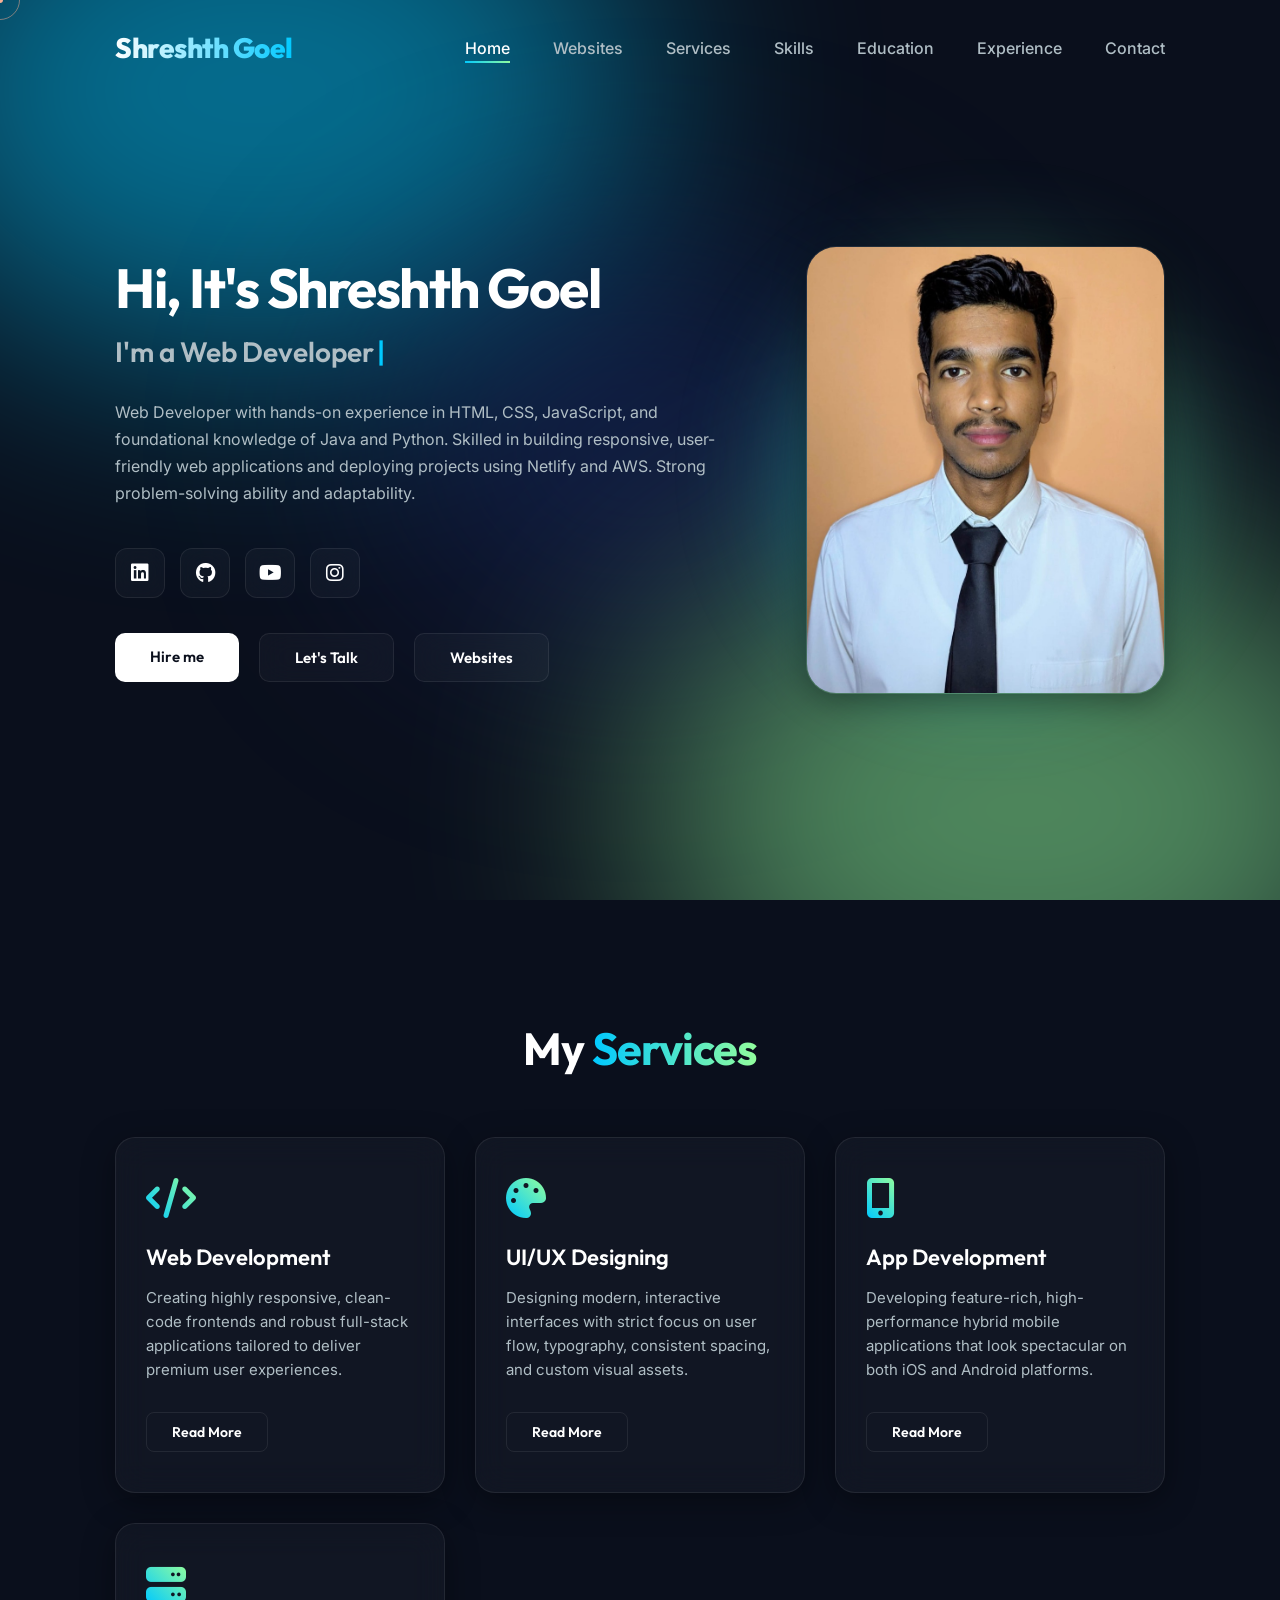
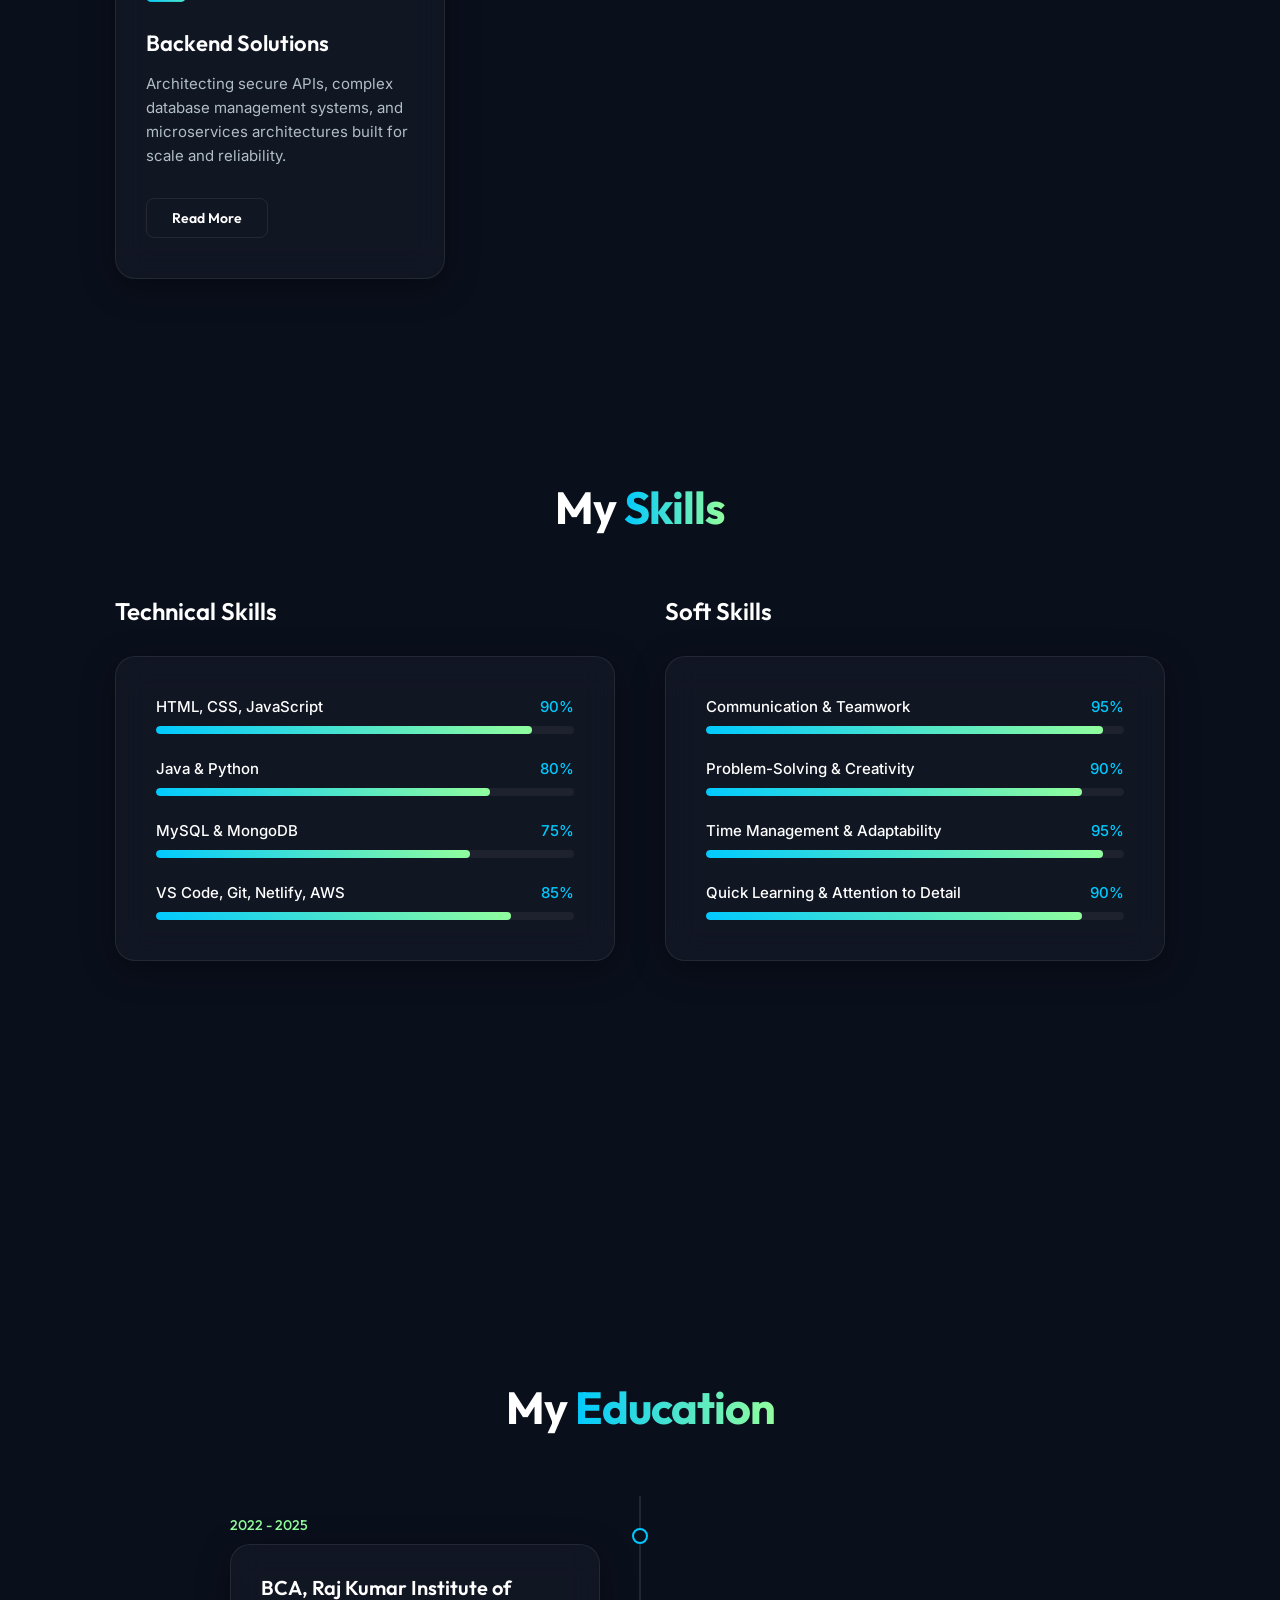
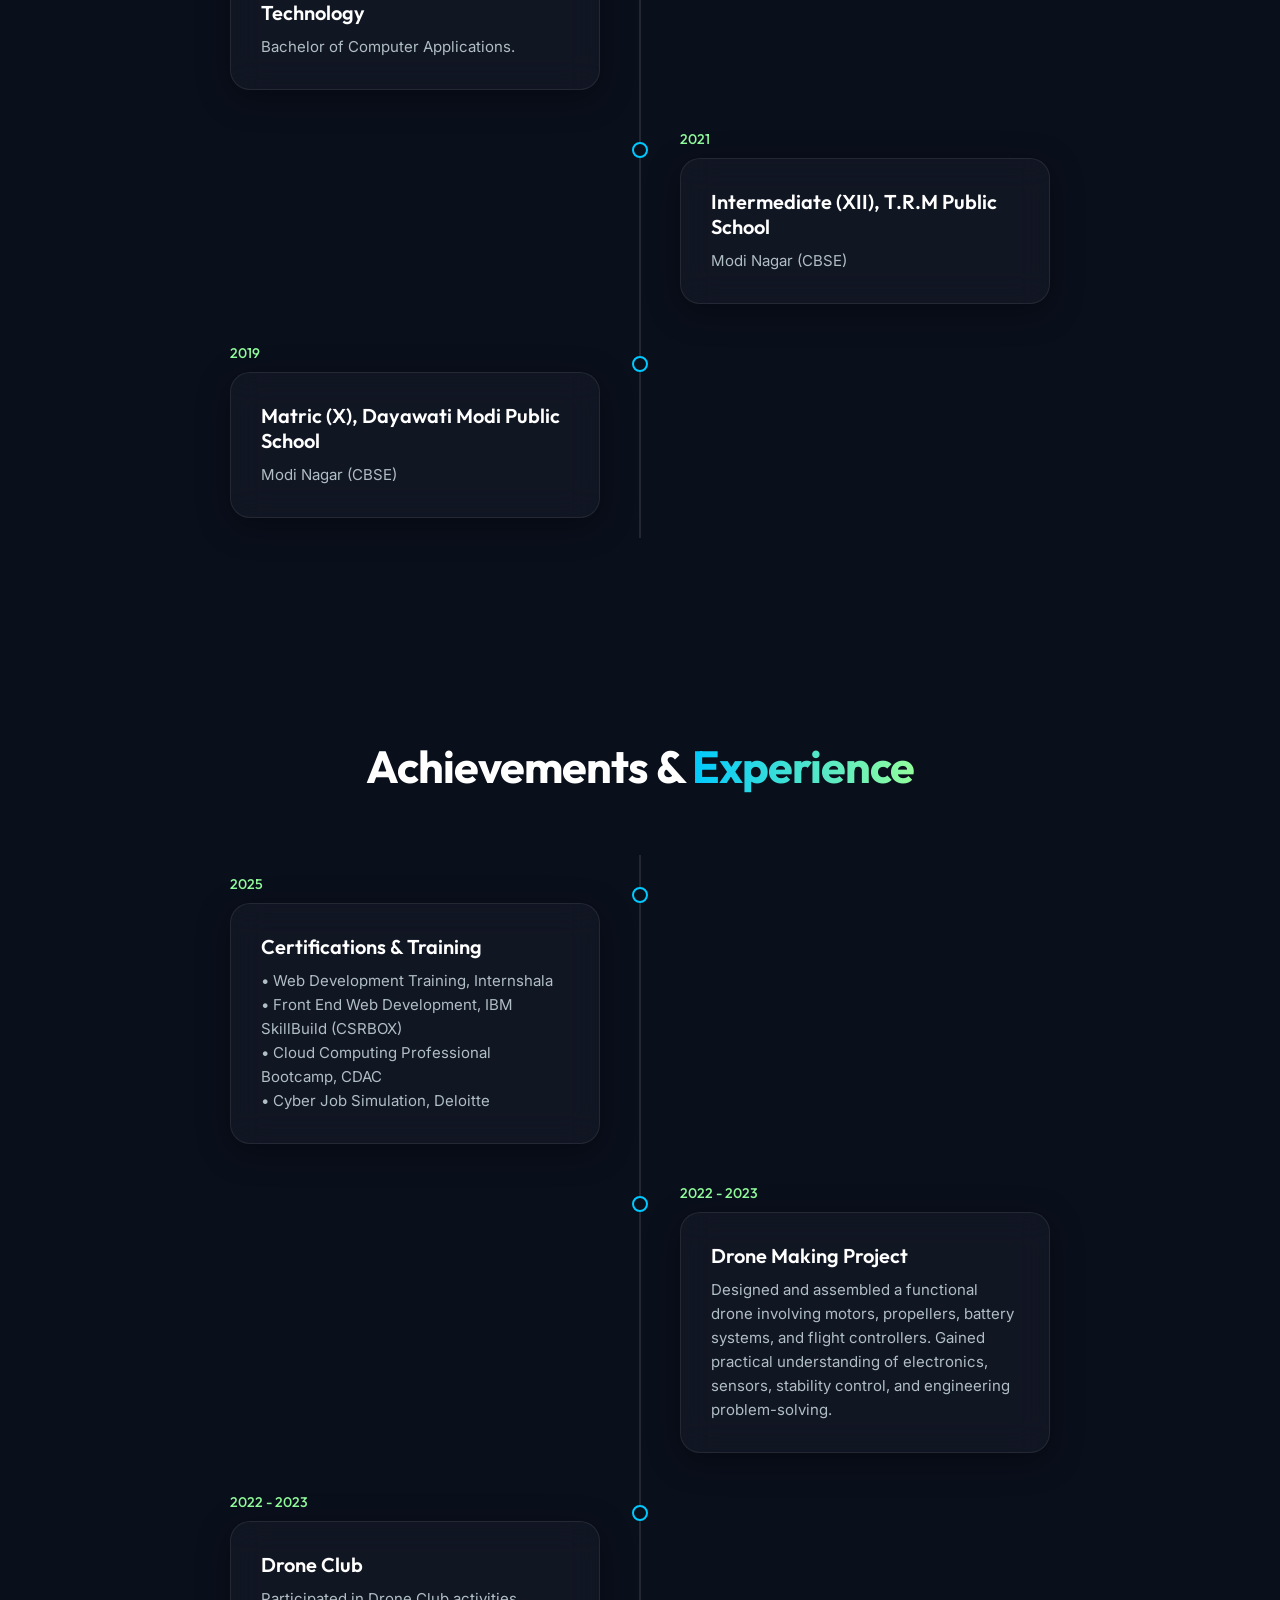
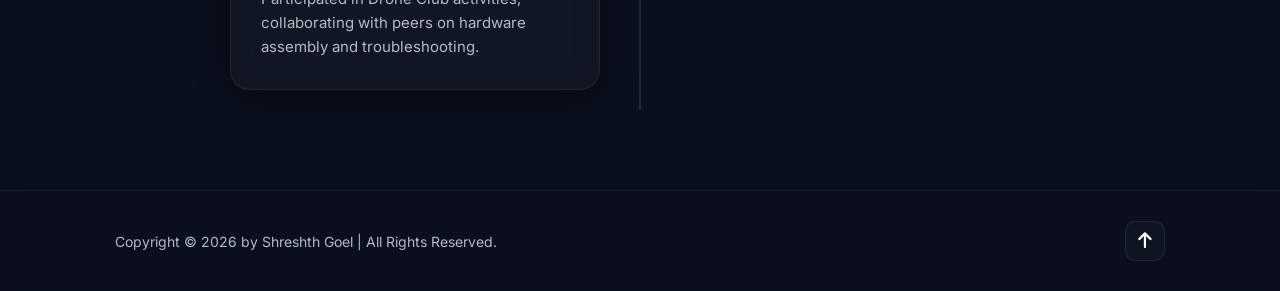
==== index.html @ eba4abbe "update" ====
<!DOCTYPE html>
<html lang="en">

<head>
    <meta charset="UTF-8">
    <meta name="viewport" content="width=device-width, initial-scale=1.0">
    <meta name="description"
        content="Shreshth Goel's Professional Portfolio. Showcasing software development skills, services, experience, and educational background.">
    <link rel="stylesheet" href="https://cdnjs.cloudflare.com/ajax/libs/font-awesome/6.5.2/css/all.min.css">
    <link rel="stylesheet" href="style.css">
    <title>Shreshth Goel | Professional Portfolio</title>
</head>

<body>
    <!-- Custom Cursor -->
    <div class="cursor"></div>
    <div class="cursor-follower"></div>

    <!-- Animated Background Orbs -->
    <div class="bg-orbs">
        <div class="orb orb-1"></div>
        <div class="orb orb-2"></div>
        <div class="orb orb-3"></div>
    </div>
    <header>
        <a href="#home" class="logo">Shreshth Goel</a>
        <i class="fa-solid fa-bars" id="menu-icon"></i>
        <nav>
            <a href="#home" class="active">Home</a>
            <a href="websites.html">Websites</a>
            <a href="#services">Services</a>
            <a href="#skills">Skills</a>
            <a href="#education">Education</a>
            <a href="#experience">Experience</a>
            <a href="contact.html">Contact</a>
        </nav>
    </header>

    <!-- Home Section -->
    <section class="home" id="home">
        <div class="home-content">
            <h1>Hi, It's <span>Shreshth Goel</span></h1>
            <h3 class="typing-text">I'm a <span id="typed-span"></span></h3>
            <p>Web Developer with hands-on experience in HTML, CSS, JavaScript, and foundational knowledge of Java and Python. Skilled in building responsive, user-friendly web applications and deploying projects using Netlify and AWS. Strong problem-solving ability and adaptability.</p>
            <div class="social-icons">
                <a href="https://www.linkedin.com/in/shreshth-goel071/?lipi=urn%3Ali%3Apage%3Ad_flagship3_profile_view_base_contact_details%3BrfedJVmSSdqQOuG0p22zOQ%3D%3D" target="_blank" rel="noopener noreferrer" aria-label="LinkedIn"><i class="fa-brands fa-linkedin"></i></a>
                <a href="https://github.com/shreshth071/Shreshth-Goel" target="_blank" rel="noopener noreferrer" aria-label="GitHub"><i class="fa-brands fa-github"></i></a>
                <a href="https://www.youtube.com/@_aesthetic_vibes" target="_blank" rel="noopener noreferrer" aria-label="YouTube"><i class="fa-brands fa-youtube"></i></a>
                <a href="https://www.instagram.com/_exotic._yash?igsh=MXRkMWtsdXI2YnVzNg%3D%3D&utm_source=qr" target="_blank" rel="noopener noreferrer" aria-label="Instagram"><i class="fa-brands fa-instagram"></i></a>
            </div>
            <div class="btn-group">
                <a href="contact.html" class="btn">Hire me</a>
                <a href="contact.html" class="btn outline-btn">Let's Talk</a>
                <a href="websites.html" class="btn outline-btn">Websites</a>
            </div>
        </div>
        <div class="home-img">
            <img src="main.jpg" alt="Shreshth Goel Profile">
        </div>
    </section>

    <!-- Services Section -->
    <section class="services" id="services">
        <h2 class="heading">My <span>Services</span></h2>
        <div class="services-container">
            <div class="services-box">
                <i class="fa-solid fa-code"></i>
                <h3>Web Development</h3>
                <p>Creating highly responsive, clean-code frontends and robust full-stack applications tailored to
                    deliver premium user experiences.</p>
                <a href="contact.html" class="btn">Read More</a>
            </div>
            <div class="services-box">
                <i class="fa-solid fa-palette"></i>
                <h3>UI/UX Designing</h3>
                <p>Designing modern, interactive interfaces with strict focus on user flow, typography, consistent
                    spacing, and custom visual assets.</p>
                <a href="contact.html" class="btn">Read More</a>
            </div>
            <div class="services-box">
                <i class="fa-solid fa-mobile-screen-button"></i>
                <h3>App Development</h3>
                <p>Developing feature-rich, high-performance hybrid mobile applications that look spectacular on both
                    iOS and Android platforms.</p>
                <a href="contact.html" class="btn">Read More</a>
            </div>
            <div class="services-box">
                <i class="fa-solid fa-server"></i>
                <h3>Backend Solutions</h3>
                <p>Architecting secure APIs, complex database management systems, and microservices architectures built
                    for scale and reliability.</p>
                <a href="contact.html" class="btn">Read More</a>
            </div>
        </div>
    </section>

    <!-- Skills Section -->
    <section class="skills" id="skills">
        <h2 class="heading">My <span>Skills</span></h2>
        <div class="skills-row">
            <div class="skills-column">
                <h3 class="title">Technical Skills</h3>
                <div class="skills-box">
                    <div class="skills-content">
                        <div class="progress">
                            <h3>HTML, CSS, JavaScript <span class="percent">90%</span></h3>
                            <div class="bar"><span class="progress-bar animate-bar" data-width="90%"></span></div>
                        </div>
                        <div class="progress">
                            <h3>Java & Python <span class="percent">80%</span></h3>
                            <div class="bar"><span class="progress-bar animate-bar" data-width="80%"></span></div>
                        </div>
                        <div class="progress">
                            <h3>MySQL & MongoDB <span class="percent">75%</span></h3>
                            <div class="bar"><span class="progress-bar animate-bar" data-width="75%"></span></div>
                        </div>
                        <div class="progress">
                            <h3>VS Code, Git, Netlify, AWS <span class="percent">85%</span></h3>
                            <div class="bar"><span class="progress-bar animate-bar" data-width="85%"></span></div>
                        </div>
                    </div>
                </div>
            </div>

            <div class="skills-column">
                <h3 class="title">Soft Skills</h3>
                <div class="skills-box">
                    <div class="skills-content">
                        <div class="progress">
                            <h3>Communication & Teamwork <span class="percent">95%</span></h3>
                            <div class="bar"><span class="progress-bar animate-bar" data-width="95%"></span></div>
                        </div>
                        <div class="progress">
                            <h3>Problem-Solving & Creativity <span class="percent">90%</span></h3>
                            <div class="bar"><span class="progress-bar animate-bar" data-width="90%"></span></div>
                        </div>
                        <div class="progress">
                            <h3>Time Management & Adaptability <span class="percent">95%</span></h3>
                            <div class="bar"><span class="progress-bar animate-bar" data-width="95%"></span></div>
                        </div>
                        <div class="progress">
                            <h3>Quick Learning & Attention to Detail <span class="percent">90%</span></h3>
                            <div class="bar"><span class="progress-bar animate-bar" data-width="90%"></span></div>
                        </div>
                    </div>
                </div>
            </div>
        </div>
    </section>

    <!-- Education Section -->
    <section class="education" id="education">
        <h2 class="heading">My <span>Education</span></h2>
        <div class="timeline">
            <div class="timeline-item">
                <div class="timeline-dot"></div>
                <div class="timeline-date">2022 - 2025</div>
                <div class="timeline-content">
                    <h3>BCA, Raj Kumar Institute of Technology</h3>
                    <p>Bachelor of Computer Applications.</p>
                </div>
            </div>
            <div class="timeline-item">
                <div class="timeline-dot"></div>
                <div class="timeline-date">2021</div>
                <div class="timeline-content">
                    <h3>Intermediate (XII), T.R.M Public School</h3>
                    <p>Modi Nagar (CBSE)</p>
                </div>
            </div>
            <div class="timeline-item">
                <div class="timeline-dot"></div>
                <div class="timeline-date">2019</div>
                <div class="timeline-content">
                    <h3>Matric (X), Dayawati Modi Public School</h3>
                    <p>Modi Nagar (CBSE)</p>
                </div>
            </div>
        </div>
    </section>

    <!-- Experience Section -->
    <section class="experience" id="experience">
        <h2 class="heading">Achievements & <span>Experience</span></h2>
        <div class="timeline">
            <div class="timeline-item">
                <div class="timeline-dot"></div>
                <div class="timeline-date">2025</div>
                <div class="timeline-content">
                    <h3>Certifications & Training</h3>
                    <p>
                        • Web Development Training, Internshala<br>
                        • Front End Web Development, IBM SkillBuild (CSRBOX)<br>
                        • Cloud Computing Professional Bootcamp, CDAC<br>
                        • Cyber Job Simulation, Deloitte
                    </p>
                </div>
            </div>
            <div class="timeline-item">
                <div class="timeline-dot"></div>
                <div class="timeline-date">2022 - 2023</div>
                <div class="timeline-content">
                    <h3>Drone Making Project</h3>
                    <p>Designed and assembled a functional drone involving motors, propellers, battery systems, and flight controllers. Gained practical understanding of electronics, sensors, stability control, and engineering problem-solving.</p>
                </div>
            </div>
            <div class="timeline-item">
                <div class="timeline-dot"></div>
                <div class="timeline-date">2022 - 2023</div>
                <div class="timeline-content">
                    <h3>Drone Club</h3>
                    <p>Participated in Drone Club activities, collaborating with peers on hardware assembly and troubleshooting.</p>
                </div>
            </div>
        </div>
    </section>


    <!-- Footer -->
    <footer class="footer">
        <div class="footer-text">
            <p>Copyright &copy; 2026 by Shreshth Goel | All Rights Reserved.</p>
        </div>
        <div class="footer-iconTop">
            <a href="#home" id="back-to-top" aria-label="Back to Top"><i class="fa-solid fa-arrow-up"></i></a>
        </div>
    </footer>

    <!-- JS script file -->
    <script src="script.js"></script>
</body>

</html>
---- style.css ----
@import url('https://fonts.googleapis.com/css2?family=Inter:wght@300;400;500;600&family=Outfit:wght@400;500;600;700;800&display=swap');

/* Base Styles & Custom Variables */
:root {
    --bg-color: #0A0F1C;
    --second-bg-color: transparent;
    --text-color: #ffffff;
    --text-muted: #b0bec5;
    --main-color: #00C9FF;
    --main-color-rgb: 0, 201, 255;
    --secondary-color: #92FE9D;
    --gradient: linear-gradient(45deg, var(--main-color), var(--secondary-color));
    
    /* Glassmorphism variables */
    --glass-bg: rgba(255, 255, 255, 0.03);
    --glass-border: rgba(255, 255, 255, 0.08);
    --glass-shadow: 0 8px 32px 0 rgba(0, 0, 0, 0.37);
    --glass-blur: blur(16px);
}

* {
    margin: 0;
    padding: 0;
    box-sizing: border-box;
    text-decoration: none;
    border: none;
    outline: none;
}

html {
    font-size: 62.5%;
    scroll-behavior: smooth;
    font-family: 'Inter', sans-serif;
}

h1, h2, h3, h4, h5, h6, .logo, .nav a, .btn {
    font-family: 'Outfit', sans-serif;
}

body {
    width: 100%;
    min-height: 100vh;
    overflow-x: hidden;
    background-color: var(--bg-color);
    color: var(--text-color);
    cursor: none;
}

/* Custom Cursor */
.cursor {
    position: fixed;
    width: 6px;
    height: 6px;
    background: var(--text-color);
    border-radius: 50%;
    top: 0;
    left: 0;
    pointer-events: none;
    z-index: 9999;
    transform: translate(-50%, -50%);
    transition: transform 0.1s ease;
    mix-blend-mode: difference;
}

.cursor-follower {
    position: fixed;
    width: 40px;
    height: 40px;
    border: 1px solid rgba(255, 255, 255, 0.5);
    border-radius: 50%;
    top: 0;
    left: 0;
    pointer-events: none;
    z-index: 9998;
    transform: translate(-50%, -50%);
    transition: transform 0.15s ease-out, width 0.3s, height 0.3s, background 0.3s, border-color 0.3s;
    mix-blend-mode: difference;
}

.cursor-follower.hover {
    width: 60px;
    height: 60px;
    background: rgba(255, 255, 255, 0.1);
    border-color: transparent;
}

/* Aurora Animated Background */
.bg-orbs {
    position: fixed;
    top: 0;
    left: 0;
    width: 100vw;
    height: 100vh;
    overflow: hidden;
    z-index: -1;
    background: var(--bg-color);
}

.bg-orbs::before, .bg-orbs::after, .orb-3 {
    content: '';
    position: absolute;
    width: 60vw;
    height: 60vh;
    border-radius: 50%;
    filter: blur(120px);
    opacity: 0.5;
    animation: auroraFlow 20s infinite alternate ease-in-out;
}

.bg-orbs::before {
    top: -20%;
    left: -10%;
    background: var(--main-color);
    animation-delay: 0s;
}

.bg-orbs::after {
    bottom: -20%;
    right: -10%;
    background: var(--secondary-color);
    animation-delay: -5s;
    animation-direction: alternate-reverse;
}

.orb-3 {
    top: 30%;
    left: 30%;
    background: #1a2a6c;
    width: 40vw;
    height: 40vh;
    animation-duration: 25s;
}

@keyframes auroraFlow {
    0% { transform: translate(0, 0) scale(1) rotate(0deg); }
    33% { transform: translate(10vw, 15vh) scale(1.2) rotate(120deg); }
    66% { transform: translate(-10vw, 5vh) scale(0.9) rotate(240deg); }
    100% { transform: translate(5vw, -10vh) scale(1.1) rotate(360deg); }
}

@keyframes gradientShimmer {
    0% { background-position: 0% center; }
    100% { background-position: -200% center; }
}

/* Custom Scrollbar */
::-webkit-scrollbar {
    width: 8px;
}
::-webkit-scrollbar-track {
    background: var(--bg-color);
}
::-webkit-scrollbar-thumb {
    background: rgba(255,255,255,0.2);
    border-radius: 4px;
}
::-webkit-scrollbar-thumb:hover {
    background: rgba(255,255,255,0.4);
}

/* Header & Navigation */
header {
    margin-top: 15px;
    position: fixed;
    top: 0;
    left: 0;
    width: 100%;
    padding: 1.5rem 9%;
    background-color: transparent;
    display: flex;
    justify-content: space-between;
    align-items: center;
    z-index: 100;
    transition: all 0.4s cubic-bezier(0.16, 1, 0.3, 1);
}

header.sticky {
    margin-top: 0;
    background: rgba(10, 15, 28, 0.6);
    backdrop-filter: blur(20px);
    -webkit-backdrop-filter: blur(20px);
    border-bottom: 1px solid var(--glass-border);
    padding: 1.5rem 9%;
}

.logo {
    font-size: 2.8rem;
    font-weight: 800;
    cursor: pointer;
    transition: all 0.3s ease;
    letter-spacing: -0.5px;
    background: linear-gradient(
        90deg,
        var(--text-color) 0%,
        var(--main-color) 50%,
        var(--text-color) 100%
    );
    background-size: 200% auto;
    -webkit-background-clip: text;
    background-clip: text;
    -webkit-text-fill-color: transparent;
    animation: gradientShimmer 8s linear infinite;
}

.logo:hover {
    background: linear-gradient(
        90deg,
        var(--main-color) 0%,
        var(--secondary-color) 50%,
        var(--main-color) 100%
    );
    background-size: 200% auto;
    -webkit-background-clip: text;
    background-clip: text;
    -webkit-text-fill-color: transparent;
    animation: gradientShimmer 4s linear infinite;
}

nav a {
    font-size: 1.6rem;
    color: var(--text-muted);
    margin-left: 4rem;
    font-weight: 500;
    transition: color 0.3s ease;
    position: relative;
    padding-bottom: 0.5rem;
}

nav a::after {
    content: '';
    position: absolute;
    bottom: 0;
    left: 0;
    width: 0%;
    height: 2px;
    background: var(--gradient);
    transition: width 0.3s ease;
}

nav a:hover,
nav a.active {
    color: var(--text-color);
}

nav a:hover::after,
nav a.active::after {
    width: 100%;
}

#menu-icon {
    font-size: 2.8rem;
    color: var(--text-color);
    cursor: pointer;
    display: none;
    transition: 0.3s ease;
}

/* General Layout Elements */
section {
    min-height: 100vh;
    padding: 12rem 9% 8rem;
    position: relative;
    z-index: 1;
}

.heading {
    text-align: center;
    font-size: 4.5rem;
    margin-bottom: 6rem;
    font-weight: 700;
    letter-spacing: -1px;
}

.heading span {
    background: linear-gradient(
        90deg,
        var(--main-color) 0%,
        var(--secondary-color) 50%,
        var(--main-color) 100%
    );
    background-size: 200% auto;
    -webkit-background-clip: text;
    background-clip: text;
    -webkit-text-fill-color: transparent;
    animation: gradientShimmer 6s linear infinite;
}

/* Scroll Reveal animation */
.reveal {
    position: relative;
    transform: translateY(40px);
    opacity: 0;
    transition: 1s cubic-bezier(0.2, 0.8, 0.2, 1);
}

.reveal.active {
    transform: translateY(0);
    opacity: 1;
}

/* Home Section */
.home {
    display: flex;
    justify-content: space-between;
    align-items: center;
    gap: 8rem;
    position: relative;
}

.home-content h1 {
    font-size: 5.5rem;
    font-weight: 700;
    line-height: 1.1;
    letter-spacing: -1.5px;
}

.home-content h3 {
    font-size: 2.8rem;
    margin-top: 1.5rem;
    margin-bottom: 2.5rem;
    font-weight: 600;
    color: var(--text-muted);
}

.home-content p {
    font-size: 1.6rem;
    line-height: 1.7;
    color: var(--text-muted);
    margin-bottom: 4rem;
    max-width: 600px;
}

.home-img {
    position: relative;
    display: flex;
    justify-content: center;
    align-items: center;
    flex-shrink: 0;
}

.home-img::before {
    content: '';
    position: absolute;
    width: 30vw;
    aspect-ratio: 1 / 1;
    max-width: 420px;
    background: var(--gradient);
    border-radius: 50%;
    filter: blur(60px);
    opacity: 0.4;
    z-index: -1;
    animation: pulse 4s infinite alternate;
}

@keyframes pulse {
    0% { transform: scale(0.9); opacity: 0.3; }
    100% { transform: scale(1.1); opacity: 0.5; }
}

.home-img img {
    width: 28vw;
    aspect-ratio: 4 / 5;
    max-width: 380px;
    object-fit: cover;
    object-position: top center;
    border-radius: 3rem;
    box-shadow: var(--glass-shadow);
    border: 1px solid var(--glass-border);
    transition: transform 0.5s cubic-bezier(0.175, 0.885, 0.32, 1.275);
}

.home-img img:hover {
    transform: translateY(-15px) rotate(2deg);
}

.social-icons {
    display: flex;
    gap: 1.5rem;
    margin-bottom: 3.5rem;
}

.social-icons a {
    display: inline-flex;
    justify-content: center;
    align-items: center;
    width: 5rem;
    height: 5rem;
    background: var(--glass-bg);
    border: 1px solid var(--glass-border);
    backdrop-filter: var(--glass-blur);
    -webkit-backdrop-filter: var(--glass-blur);
    font-size: 2rem;
    border-radius: 1.2rem;
    transition: all 0.3s ease;
    color: var(--text-color);
}

.social-icons a:hover {
    background: var(--text-color);
    color: var(--bg-color);
    transform: translateY(-5px);
    box-shadow: 0 10px 20px rgba(0,0,0,0.2);
}

.btn-group {
    display: flex;
    gap: 2rem;
}

.btn {
    display: inline-block;
    padding: 1.4rem 3.5rem;
    background: var(--text-color);
    border-radius: 1rem;
    font-size: 1.5rem;
    color: var(--bg-color);
    font-weight: 600;
    transition: all 0.3s ease;
    cursor: pointer;
    text-align: center;
    position: relative;
    overflow: hidden;
    z-index: 1;
}

.btn::after {
    content: '';
    position: absolute;
    top: 0;
    left: 0;
    width: 100%;
    height: 100%;
    background: linear-gradient(
        120deg,
        rgba(255, 255, 255, 0) 30%,
        rgba(255, 255, 255, 0.3) 40%,
        rgba(255, 255, 255, 0.3) 60%,
        rgba(255, 255, 255, 0) 70%
    );
    transform: translateX(-100%);
    transition: transform 0.6s ease;
    pointer-events: none;
    z-index: -1;
}

.btn:hover {
    transform: translateY(-3px);
    box-shadow: 0 10px 20px rgba(255,255,255,0.15);
}

.btn:hover::after {
    transform: translateX(100%);
}

.outline-btn {
    background: var(--glass-bg);
    color: var(--text-color);
    border: 1px solid var(--glass-border);
    backdrop-filter: var(--glass-blur);
    -webkit-backdrop-filter: var(--glass-blur);
}

.outline-btn:hover {
    background: rgba(255,255,255,0.1);
    box-shadow: 0 10px 20px rgba(0,0,0,0.2);
}

/* Typing text */
.typing-text {
    min-height: 4rem;
}

.typing-text span::after {
    content: '|';
    position: relative;
    color: var(--main-color);
    margin-left: 3px;
    animation: blink 0.7s infinite;
}

/* Glassmorphism Cards (Services, Skills, Timeline) */
.glass-card, .services-box, .skills-box, .timeline-content, .portfolio-box {
    background: var(--glass-bg);
    border: 1px solid var(--glass-border);
    border-radius: 2rem;
    backdrop-filter: var(--glass-blur);
    -webkit-backdrop-filter: var(--glass-blur);
    box-shadow: var(--glass-shadow);
    transition: all 0.4s ease;
}

/* Card Hover Sweep Shimmer Effect */
.services-box, .skills-box, .timeline-content, .portfolio-box {
    position: relative;
    overflow: hidden;
}

.services-box::after, .skills-box::after, .timeline-content::after, .portfolio-box::after {
    content: '';
    position: absolute;
    top: 0;
    left: 0;
    width: 100%;
    height: 100%;
    background: linear-gradient(
        120deg,
        rgba(255, 255, 255, 0) 25%,
        rgba(255, 255, 255, 0.08) 40%,
        rgba(255, 255, 255, 0.08) 60%,
        rgba(255, 255, 255, 0) 75%
    );
    transform: translateX(-100%);
    transition: transform 0.8s cubic-bezier(0.16, 1, 0.3, 1);
    pointer-events: none;
    z-index: 5;
}

.services-box:hover::after, .skills-box:hover::after, .timeline-content:hover::after, .portfolio-box:hover::after {
    transform: translateX(100%);
}

/* Services Section */
.services-container {
    display: grid;
    grid-template-columns: repeat(auto-fit, minmax(280px, 1fr));
    gap: 3rem;
}

.services-box {
    padding: 4rem 3rem;
    text-align: left;
    display: flex;
    flex-direction: column;
    align-items: flex-start;
}

.services-box:hover {
    transform: translateY(-10px);
    background: rgba(255,255,255,0.06);
    border-color: rgba(255,255,255,0.15);
}

.services-box i {
    font-size: 4rem;
    margin-bottom: 2.5rem;
    background: var(--gradient);
    -webkit-background-clip: text;
    background-clip: text;
    -webkit-text-fill-color: transparent;
}

.services-box h3 {
    font-size: 2.2rem;
    margin-bottom: 1.5rem;
    font-weight: 600;
}

.services-box p {
    font-size: 1.5rem;
    line-height: 1.6;
    color: var(--text-muted);
    margin-bottom: 3rem;
    flex-grow: 1;
}

.services-box .btn {
    padding: 1rem 2.5rem;
    font-size: 1.4rem;
    border-radius: 0.8rem;
    background: transparent;
    border: 1px solid var(--glass-border);
    color: var(--text-color);
}
.services-box .btn:hover {
    background: rgba(255,255,255,0.1);
}

/* Skills Section */
.skills-row {
    display: flex;
    flex-wrap: wrap;
    gap: 5rem;
}

.skills-column {
    flex: 1 1 45rem;
}

.skills-column .title {
    font-size: 2.4rem;
    margin-bottom: 3rem;
    font-weight: 600;
}

.skills-box {
    padding: 4rem;
}

.skills-content .progress {
    margin-bottom: 2.5rem;
}

.skills-content .progress:last-child {
    margin-bottom: 0;
}

.progress h3 {
    font-size: 1.5rem;
    display: flex;
    justify-content: space-between;
    font-weight: 500;
    margin-bottom: 1rem;
    font-family: 'Inter', sans-serif;
}

.progress h3 span {
    color: var(--main-color);
}

.progress .bar {
    height: 8px;
    background: rgba(255,255,255,0.05);
    border-radius: 4px;
    overflow: hidden;
}

.progress .bar .progress-bar {
    display: block;
    height: 100%;
    border-radius: 4px;
    background: var(--gradient);
    width: 0%;
    transition: width 1.5s cubic-bezier(0.2, 0.8, 0.2, 1);
}

/* Timeline (Education & Experience) */
.timeline {
    position: relative;
    max-width: 900px;
    margin: 0 auto;
}

.timeline::after {
    content: '';
    position: absolute;
    width: 2px;
    background: rgba(255,255,255,0.1);
    top: 0;
    bottom: 0;
    left: 50%;
    margin-left: -1px;
}

.timeline-item {
    padding: 2rem 4rem;
    position: relative;
    width: 50%;
}

.timeline-item:nth-child(odd) { left: 0; }
.timeline-item:nth-child(even) { left: 50%; }

.timeline-dot {
    position: absolute;
    width: 16px;
    height: 16px;
    right: -8px;
    background-color: var(--bg-color);
    border: 2px solid var(--main-color);
    top: 3.2rem;
    border-radius: 50%;
    z-index: 10;
    transition: 0.3s ease;
}

.timeline-item:nth-child(even) .timeline-dot { left: -8px; }

.timeline-item:hover .timeline-dot {
    background-color: var(--main-color);
    box-shadow: 0 0 15px var(--main-color);
}

.timeline-date {
    font-size: 1.4rem;
    font-weight: 500;
    color: var(--secondary-color);
    margin-bottom: 1rem;
    font-family: 'Outfit', sans-serif;
}

.timeline-content {
    padding: 3rem;
}

.timeline-content h3 {
    font-size: 2rem;
    margin-bottom: 1rem;
    font-weight: 600;
}

.timeline-content p {
    font-size: 1.5rem;
    line-height: 1.6;
    color: var(--text-muted);
}

/* Contact Section */
.contact form {
    max-width: 70rem;
    margin: 0 auto;
}

.contact form .input-box {
    display: flex;
    justify-content: space-between;
    flex-wrap: wrap;
}

.contact form .input-box input,
.contact form textarea {
    width: 100%;
    padding: 1.6rem 2rem;
    font-size: 1.5rem;
    color: var(--text-color);
    background: var(--glass-bg);
    border-radius: 1.2rem;
    margin: 1rem 0;
    border: 1px solid var(--glass-border);
    transition: 0.3s ease;
    backdrop-filter: var(--glass-blur);
    -webkit-backdrop-filter: var(--glass-blur);
}

.contact form .input-box input { width: 48.5%; }

.contact form .input-box input:focus,
.contact form textarea:focus {
    border-color: rgba(255,255,255,0.3);
    background: rgba(255,255,255,0.05);
}

.contact form textarea {
    resize: vertical;
    min-height: 150px;
}

.contact form .btn {
    margin-top: 2rem;
    width: auto;
    padding: 1.4rem 4rem;
}

/* Websites Showcase */
.portfolio-container {
    display: grid;
    grid-template-columns: repeat(auto-fit, minmax(320px, 1fr));
    gap: 4rem;
}

.portfolio-box {
    overflow: hidden;
    display: flex;
    flex-direction: column;
}

.portfolio-img-container {
    position: relative;
    height: 250px;
    overflow: hidden;
    border-bottom: 1px solid var(--glass-border);
}

.portfolio-img-container img {
    width: 100%;
    height: 100%;
    object-fit: cover;
    transition: transform 0.5s ease;
}

.portfolio-box:hover .portfolio-img-container img {
    transform: scale(1.05);
}

.portfolio-layer {
    position: absolute;
    bottom: 0;
    left: 0;
    width: 100%;
    height: 100%;
    background: linear-gradient(rgba(10, 15, 28, 0.2), rgba(10, 15, 28, 0.95));
    display: flex;
    flex-direction: column;
    justify-content: flex-end;
    align-items: center;
    padding: 3rem;
    text-align: center;
    opacity: 0;
    transition: 0.4s ease;
}

.portfolio-box:hover .portfolio-layer {
    opacity: 1;
}

.portfolio-layer h4 {
    font-size: 2.2rem;
    margin-bottom: 1rem;
}

.portfolio-layer p {
    font-size: 1.4rem;
    margin-bottom: 2rem;
    color: #ddd;
}

.portfolio-layer a {
    display: inline-flex;
    justify-content: center;
    align-items: center;
    width: 5rem;
    height: 5rem;
    background: var(--text-color);
    border-radius: 50%;
    color: var(--bg-color);
    font-size: 2rem;
    transition: 0.3s;
}

.portfolio-layer a:hover {
    transform: scale(1.1);
}

.portfolio-details {
    padding: 3rem;
    flex-grow: 1;
    display: flex;
    flex-direction: column;
}

.portfolio-details h3 {
    font-size: 2.2rem;
    margin-bottom: 1.5rem;
}

.tech-stack {
    display: flex;
    flex-wrap: wrap;
    gap: 1rem;
    margin-bottom: 2.5rem;
}

.tech-stack span {
    font-size: 1.2rem;
    padding: 0.5rem 1.2rem;
    background: rgba(255,255,255,0.05);
    border: 1px solid rgba(255,255,255,0.1);
    border-radius: 2rem;
    color: var(--text-muted);
}

.portfolio-actions {
    margin-top: auto;
}

.portfolio-actions .btn {
    width: 100%;
    background: transparent;
    border: 1px solid var(--glass-border);
    color: var(--text-color);
    padding: 1.2rem;
    display: block;
}

.portfolio-actions .btn:hover {
    background: rgba(255,255,255,0.1);
}

/* Footer */
.footer {
    display: flex;
    justify-content: space-between;
    align-items: center;
    padding: 3rem 9%;
    background: rgba(10, 15, 28, 0.8);
    backdrop-filter: blur(10px);
    border-top: 1px solid var(--glass-border);
}

.footer-text p {
    font-size: 1.4rem;
    color: var(--text-muted);
}

.footer-iconTop a {
    display: inline-flex;
    justify-content: center;
    align-items: center;
    width: 4rem;
    height: 4rem;
    background: var(--glass-bg);
    border: 1px solid var(--glass-border);
    border-radius: 1rem;
    color: var(--text-color);
    font-size: 1.8rem;
    transition: 0.3s;
}

.footer-iconTop a:hover {
    background: rgba(255,255,255,0.1);
    transform: translateY(-5px);
}

/* Toast & Scroll Top */
.toast-container {
    position: fixed;
    bottom: 30px;
    right: 30px;
    z-index: 1000;
    display: flex;
    flex-direction: column;
    gap: 15px;
}

.toast {
    background: rgba(20, 25, 40, 0.95);
    border-left: 4px solid var(--main-color);
    border-radius: 1rem;
    padding: 1.5rem 2.5rem;
    font-size: 1.4rem;
    display: flex;
    align-items: center;
    gap: 1.5rem;
    box-shadow: var(--glass-shadow);
    transform: translateY(50px);
    opacity: 0;
    animation: slideIn 0.4s forwards;
}
.toast.fade-out {
    transform: translateY(-20px);
    opacity: 0;
}
@keyframes slideIn { to { transform: translateY(0); opacity: 1; } }

#scroll-top-btn {
    position: fixed;
    bottom: 30px;
    right: 30px;
    width: 4.5rem;
    height: 4.5rem;
    background: var(--glass-bg);
    border: 1px solid var(--glass-border);
    backdrop-filter: blur(10px);
    color: var(--text-color);
    border-radius: 1rem;
    display: flex;
    justify-content: center;
    align-items: center;
    font-size: 2rem;
    cursor: pointer;
    z-index: 99;
    transition: 0.3s;
    opacity: 0;
    visibility: hidden;
}
#scroll-top-btn.show { opacity: 1; visibility: visible; }
#scroll-top-btn:hover { background: rgba(255,255,255,0.1); transform: translateY(-5px); }

/* Responsive Styling */
@media (max-width: 1200px) {
    html { font-size: 55%; }
    .home-img img { width: 32vw; }
}

@media (max-width: 991px) {
    header { padding: 2rem 5%; }
    section { padding: 10rem 5% 8rem; }
    .footer { padding: 2rem 5%; }
    .home { flex-direction: column; text-align: center; gap: 5rem; }
    .home-content h1 { font-size: 5rem; }
    .home-content p { margin: 0 auto 4rem; }
    .social-icons { justify-content: center; }
    .btn-group { justify-content: center; }
    .home-img::before { width: 45vw; height: 45vw; }
    .home-img img { width: 42vw; }
    .timeline::after { left: 40px; }
    .timeline-item { width: 100%; padding-left: 90px; padding-right: 0; }
    .timeline-item:nth-child(even) { left: 0; }
    .timeline-dot { left: 32px; right: auto; }
    .timeline-item:nth-child(even) .timeline-dot { left: 32px; }
}

@media (max-width: 768px) {
    #menu-icon { display: block; }
    nav {
        position: absolute;
        top: 100%;
        left: 0;
        width: 100%;
        padding: 1rem 5%;
        background: rgba(10, 15, 28, 0.95);
        backdrop-filter: blur(20px);
        border-top: 1px solid var(--glass-border);
        box-shadow: 0 10px 20px rgba(0,0,0,0.3);
        display: none;
    }
    nav.active { display: flex; flex-direction: column; }
    nav a { margin: 1.5rem 0; font-size: 2rem; display: block; }
    nav a::after { display: none; }
    .contact form .input-box input { width: 100%; }
}

@media (max-width: 450px) {
    html { font-size: 50%; }
    .home-img img { width: 65vw; }
    .home-img::before { width: 70vw; height: 70vw; }
}
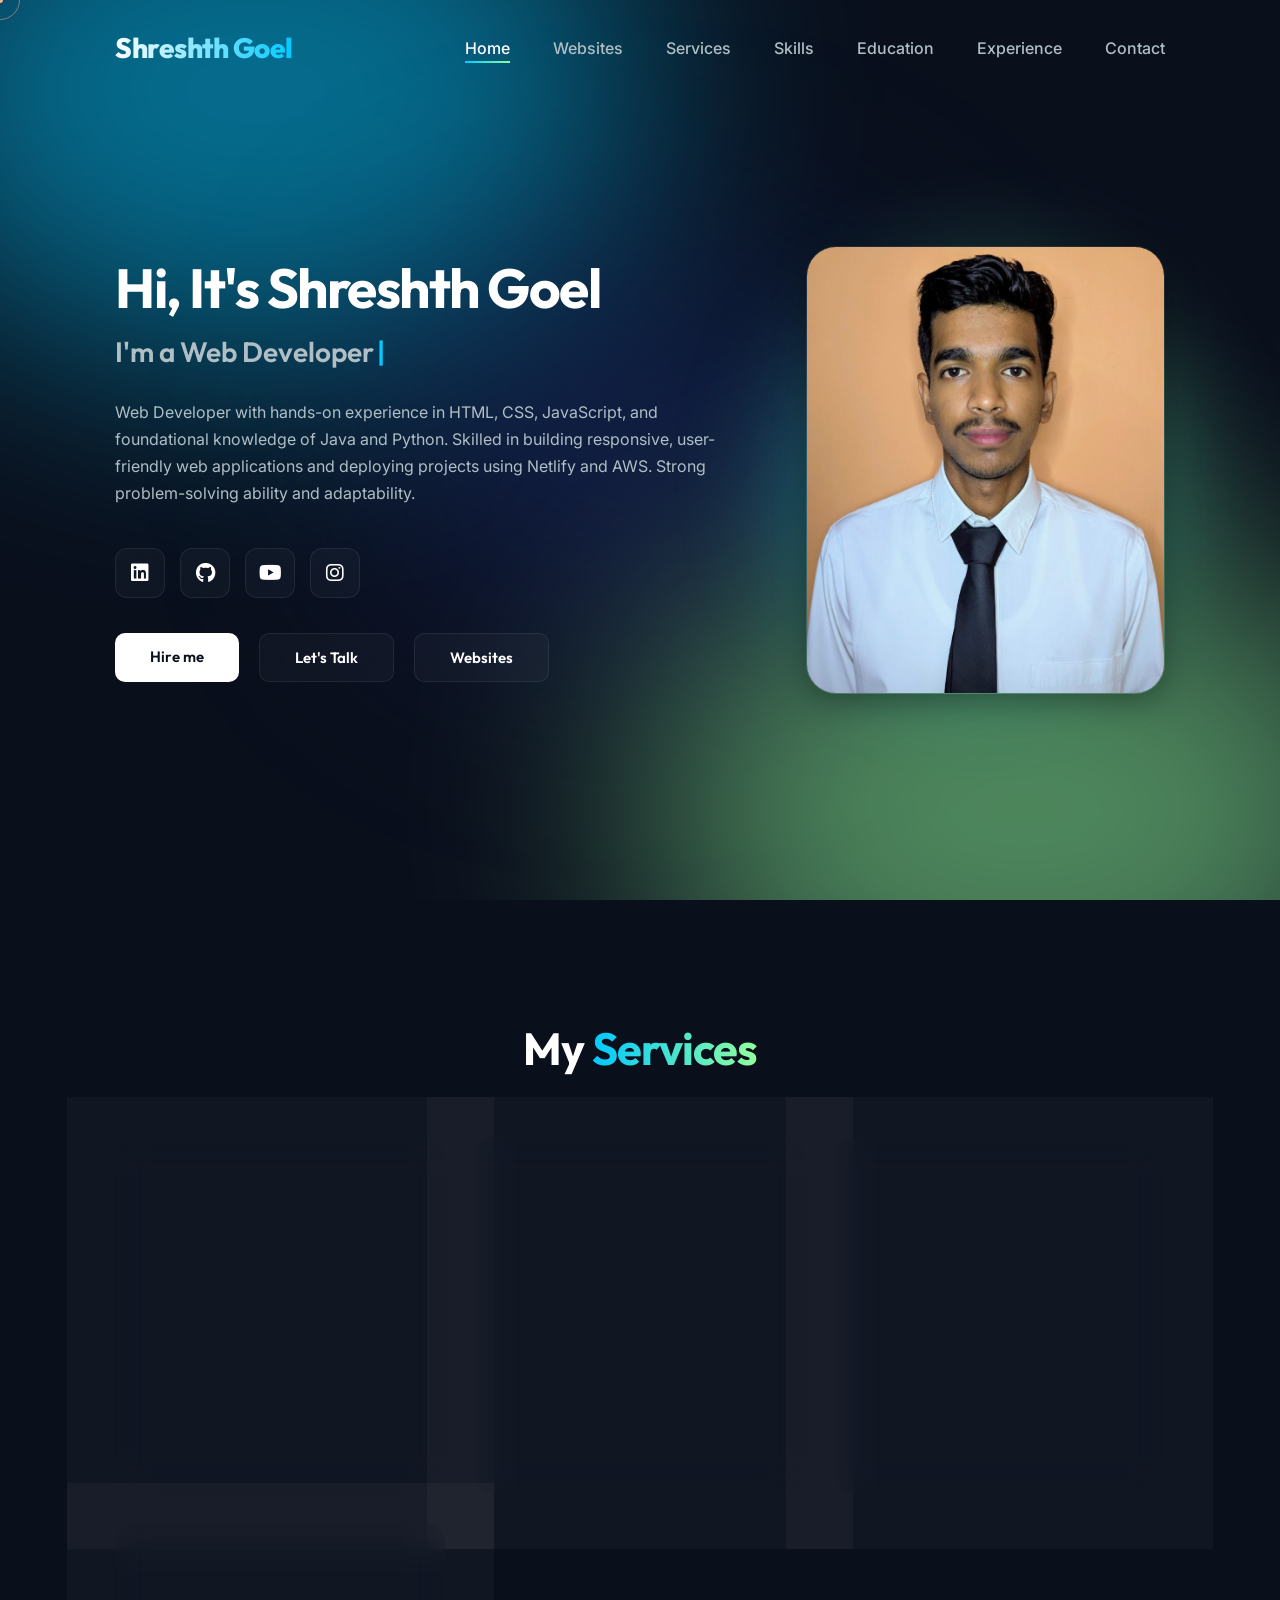
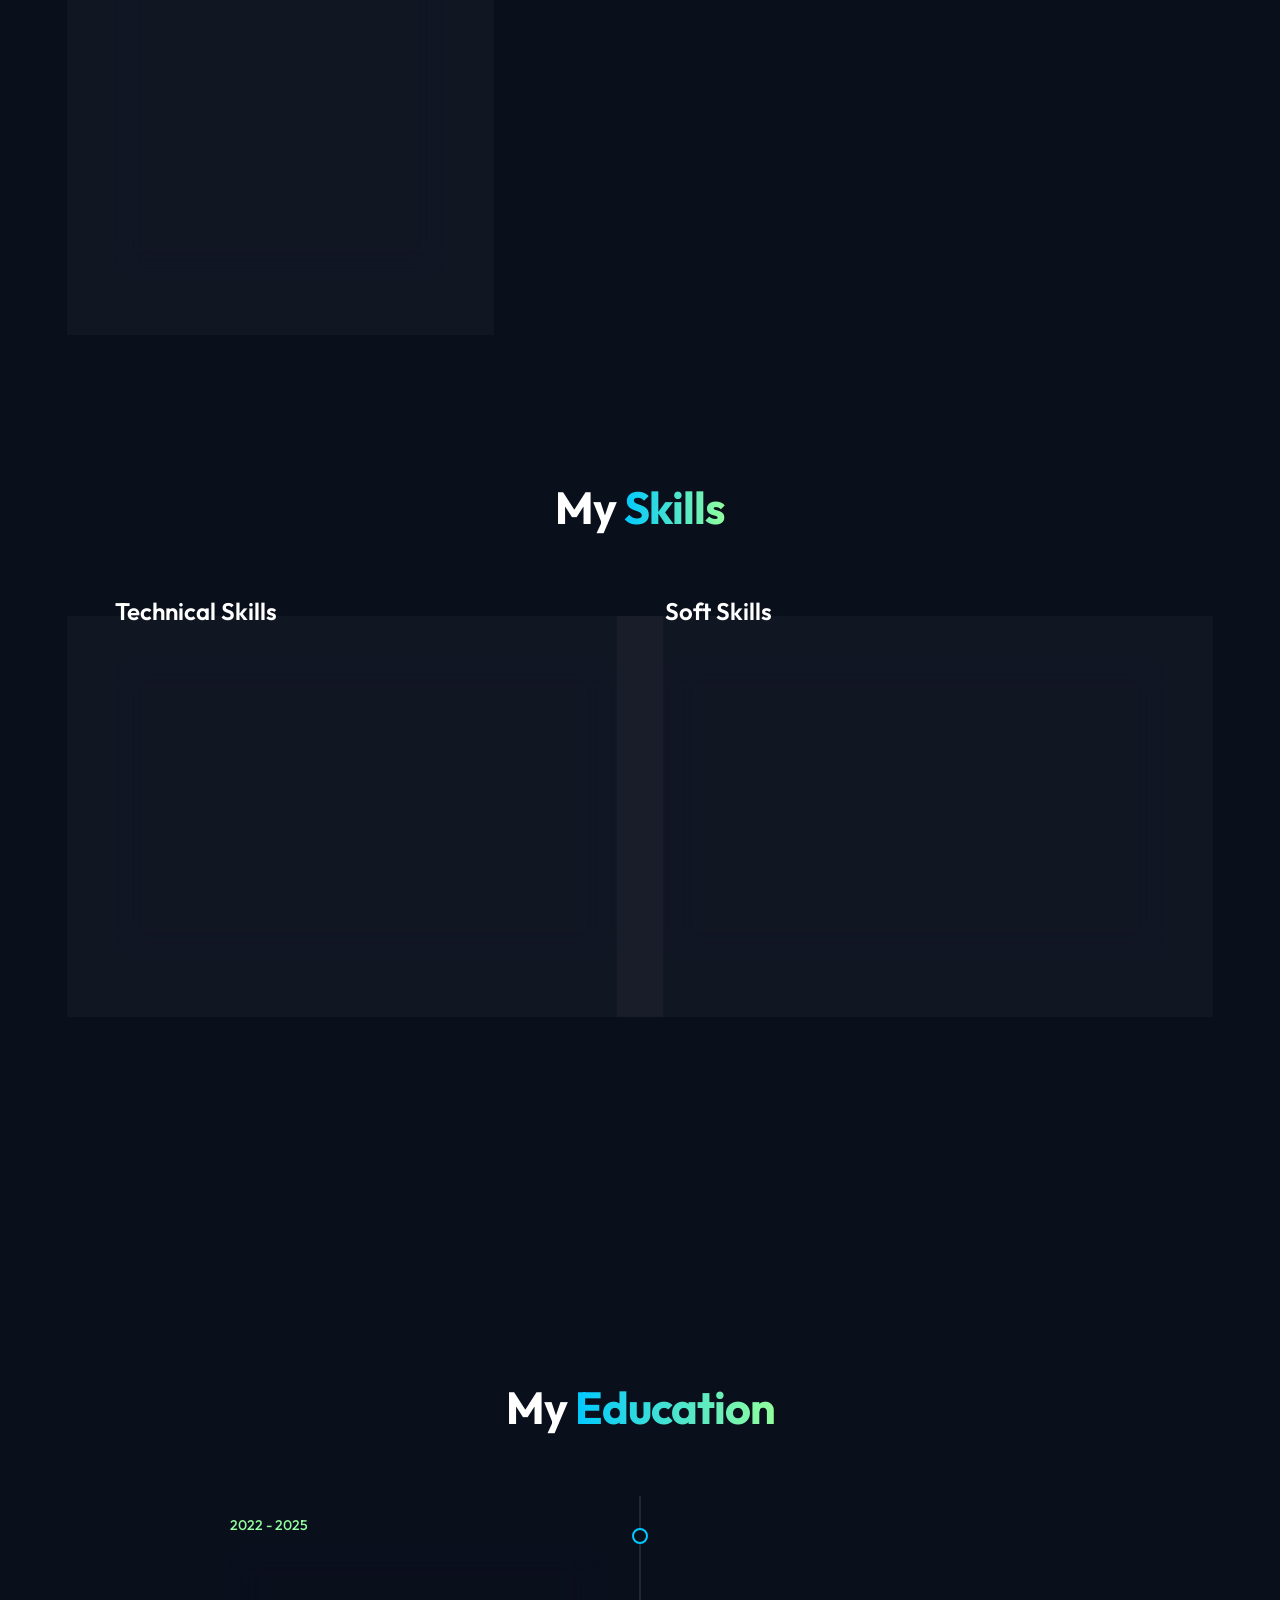
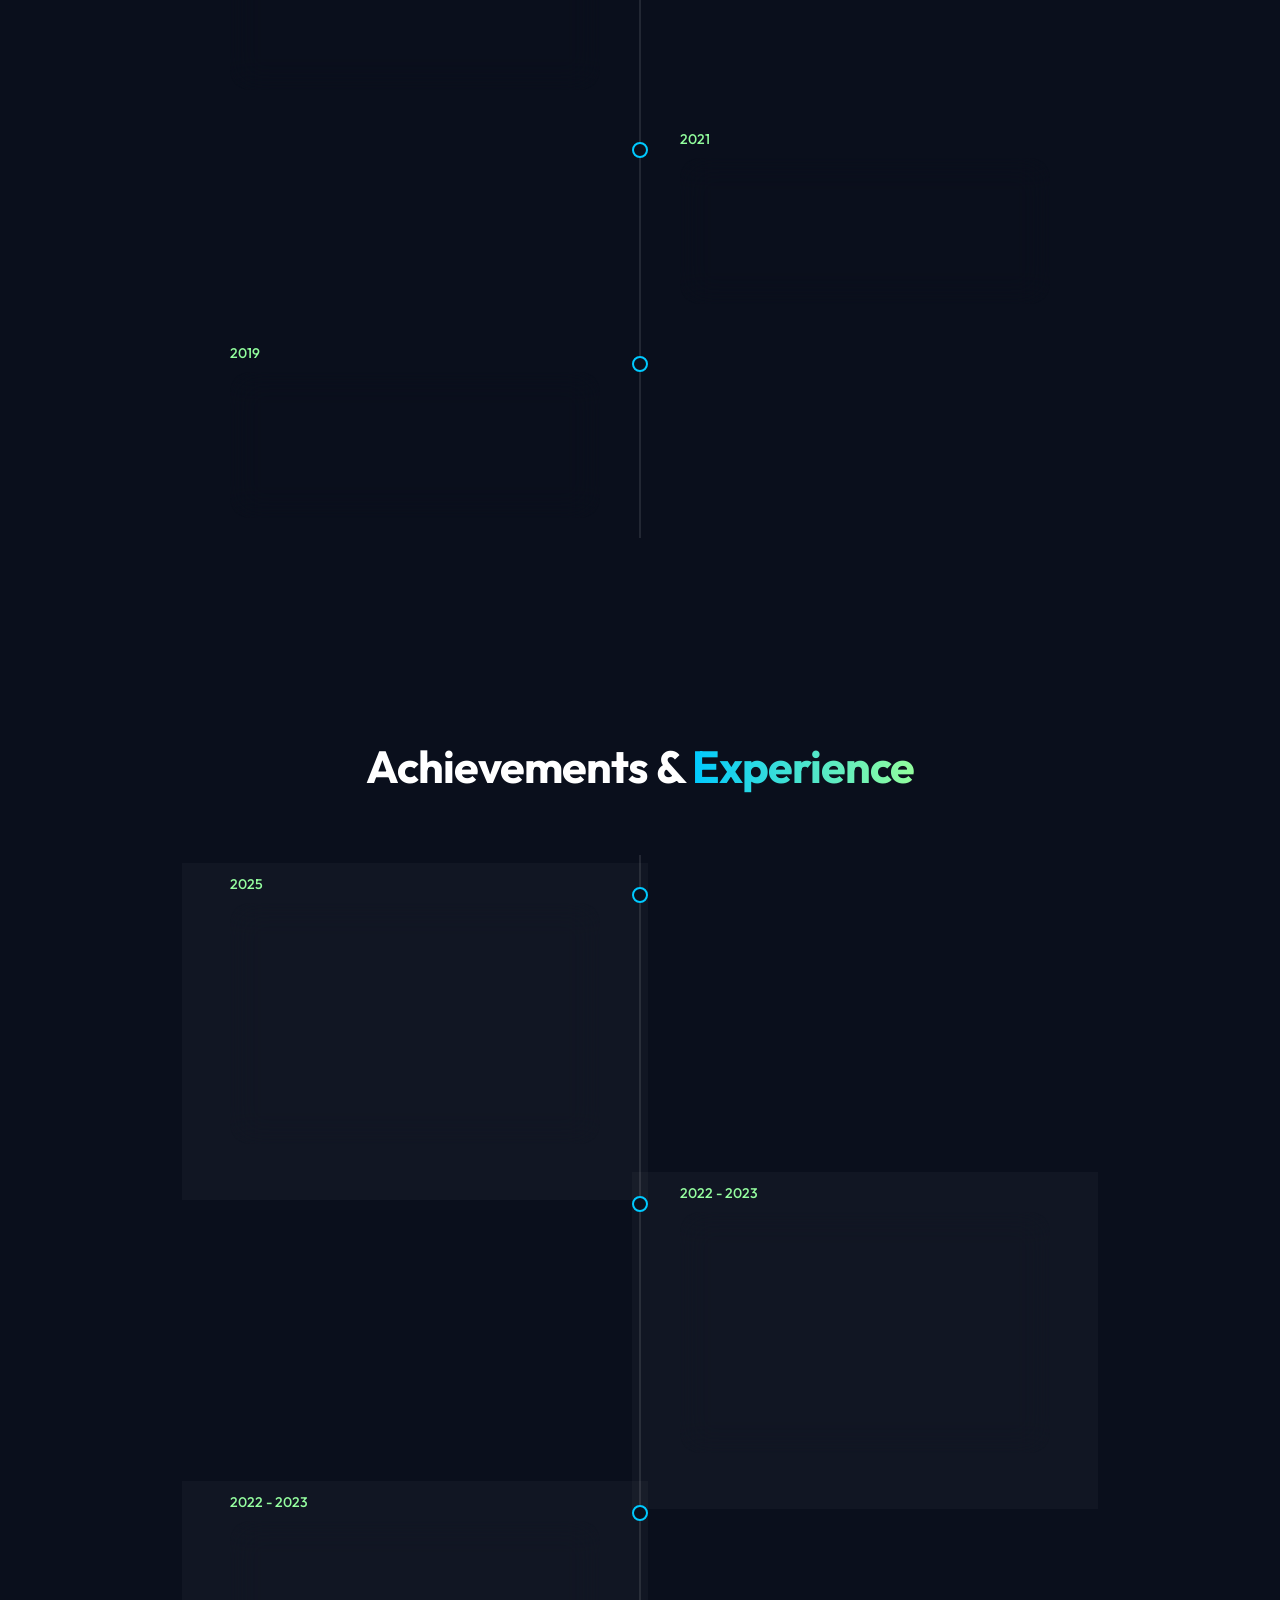
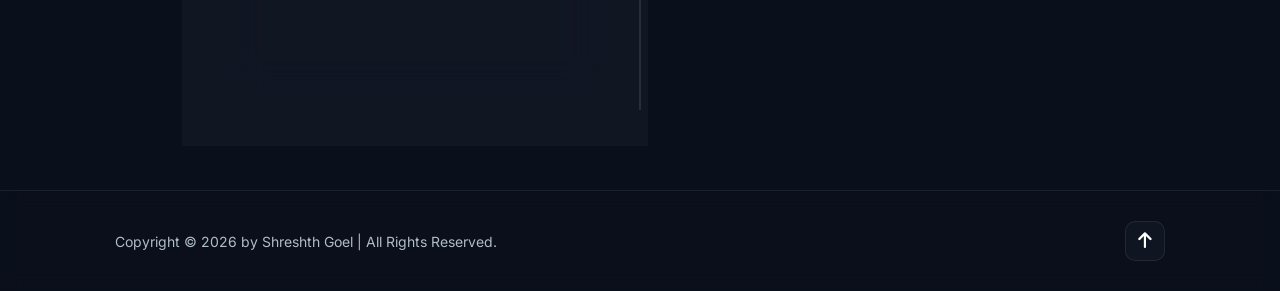
==== commit ebab6b68: "update" ====
--- a/index.html
+++ b/index.html
@@ -68,28 +68,60 @@
                 <h3>Web Development</h3>
                 <p>Creating highly responsive, clean-code frontends and robust full-stack applications tailored to
                     deliver premium user experiences.</p>
-                <a href="contact.html" class="btn">Read More</a>
+                <div class="services-detail">
+                    <ul>
+                        <li><i class="fa-solid fa-circle-check"></i> Single Page Applications & static websites</li>
+                        <li><i class="fa-solid fa-circle-check"></i> Clean, semantic HTML5 & modern CSS layouts</li>
+                        <li><i class="fa-solid fa-circle-check"></i> Performance tuning & search engine optimization (SEO)</li>
+                        <li><i class="fa-solid fa-circle-check"></i> Cross-browser compatibility & responsive grid systems</li>
+                    </ul>
+                </div>
+                <a href="#services" class="btn read-more-btn">Read More</a>
             </div>
             <div class="services-box">
                 <i class="fa-solid fa-palette"></i>
                 <h3>UI/UX Designing</h3>
                 <p>Designing modern, interactive interfaces with strict focus on user flow, typography, consistent
                     spacing, and custom visual assets.</p>
-                <a href="contact.html" class="btn">Read More</a>
+                <div class="services-detail">
+                    <ul>
+                        <li><i class="fa-solid fa-circle-check"></i> Interactive high-fidelity layouts & prototyping</li>
+                        <li><i class="fa-solid fa-circle-check"></i> Curated color schemes & premium typography scales</li>
+                        <li><i class="fa-solid fa-circle-check"></i> User journey mapping & wireframe architectures</li>
+                        <li><i class="fa-solid fa-circle-check"></i> Accessible designs & distinct focus indicator states</li>
+                    </ul>
+                </div>
+                <a href="#services" class="btn read-more-btn">Read More</a>
             </div>
             <div class="services-box">
                 <i class="fa-solid fa-mobile-screen-button"></i>
                 <h3>App Development</h3>
                 <p>Developing feature-rich, high-performance hybrid mobile applications that look spectacular on both
                     iOS and Android platforms.</p>
-                <a href="contact.html" class="btn">Read More</a>
+                <div class="services-detail">
+                    <ul>
+                        <li><i class="fa-solid fa-circle-check"></i> Cross-platform hybrid app architectures</li>
+                        <li><i class="fa-solid fa-circle-check"></i> Smooth animations & performance profiling</li>
+                        <li><i class="fa-solid fa-circle-check"></i> Mobile-first layouts & tactile touch targets</li>
+                        <li><i class="fa-solid fa-circle-check"></i> Local storage integration & offline-first setups</li>
+                    </ul>
+                </div>
+                <a href="#services" class="btn read-more-btn">Read More</a>
             </div>
             <div class="services-box">
                 <i class="fa-solid fa-server"></i>
                 <h3>Backend Solutions</h3>
                 <p>Architecting secure APIs, complex database management systems, and microservices architectures built
                     for scale and reliability.</p>
-                <a href="contact.html" class="btn">Read More</a>
+                <div class="services-detail">
+                    <ul>
+                        <li><i class="fa-solid fa-circle-check"></i> RESTful API designs & serverless handlers</li>
+                        <li><i class="fa-solid fa-circle-check"></i> Relational & NoSQL database management</li>
+                        <li><i class="fa-solid fa-circle-check"></i> Secure authentication models & API key protection</li>
+                        <li><i class="fa-solid fa-circle-check"></i> Scalable microservice hosting & CORS configuration</li>
+                    </ul>
+                </div>
+                <a href="#services" class="btn read-more-btn">Read More</a>
             </div>
         </div>
     </section>
--- a/style.css
+++ b/style.css
@@ -575,6 +575,49 @@
     background: rgba(255,255,255,0.1);
 }
 
+/* Services Expandable Details */
+.services-detail {
+    max-height: 0;
+    overflow: hidden;
+    transition: max-height 0.6s cubic-bezier(0.16, 1, 0.3, 1), opacity 0.5s ease, margin 0.5s ease;
+    opacity: 0;
+    width: 100%;
+}
+
+.services-box.expanded .services-detail {
+    max-height: 280px; /* Safe upper bound for bullet points */
+    opacity: 1;
+    margin-top: 1.5rem;
+    margin-bottom: 2rem;
+}
+
+.services-detail ul {
+    list-style: none;
+    padding: 0;
+    margin: 0;
+}
+
+.services-detail ul li {
+    font-size: 1.4rem;
+    color: var(--text-muted);
+    margin-bottom: 1.2rem;
+    display: flex;
+    align-items: flex-start;
+    gap: 1.2rem;
+    line-height: 1.4;
+    text-align: left;
+}
+
+.services-detail ul li i {
+    font-size: 1.4rem;
+    color: var(--secondary-color);
+    margin-top: 0.2rem;
+    margin-bottom: 0 !important;
+    background: none !important;
+    -webkit-text-fill-color: initial !important;
+}
+
+
 /* Skills Section */
 .skills-row {
     display: flex;
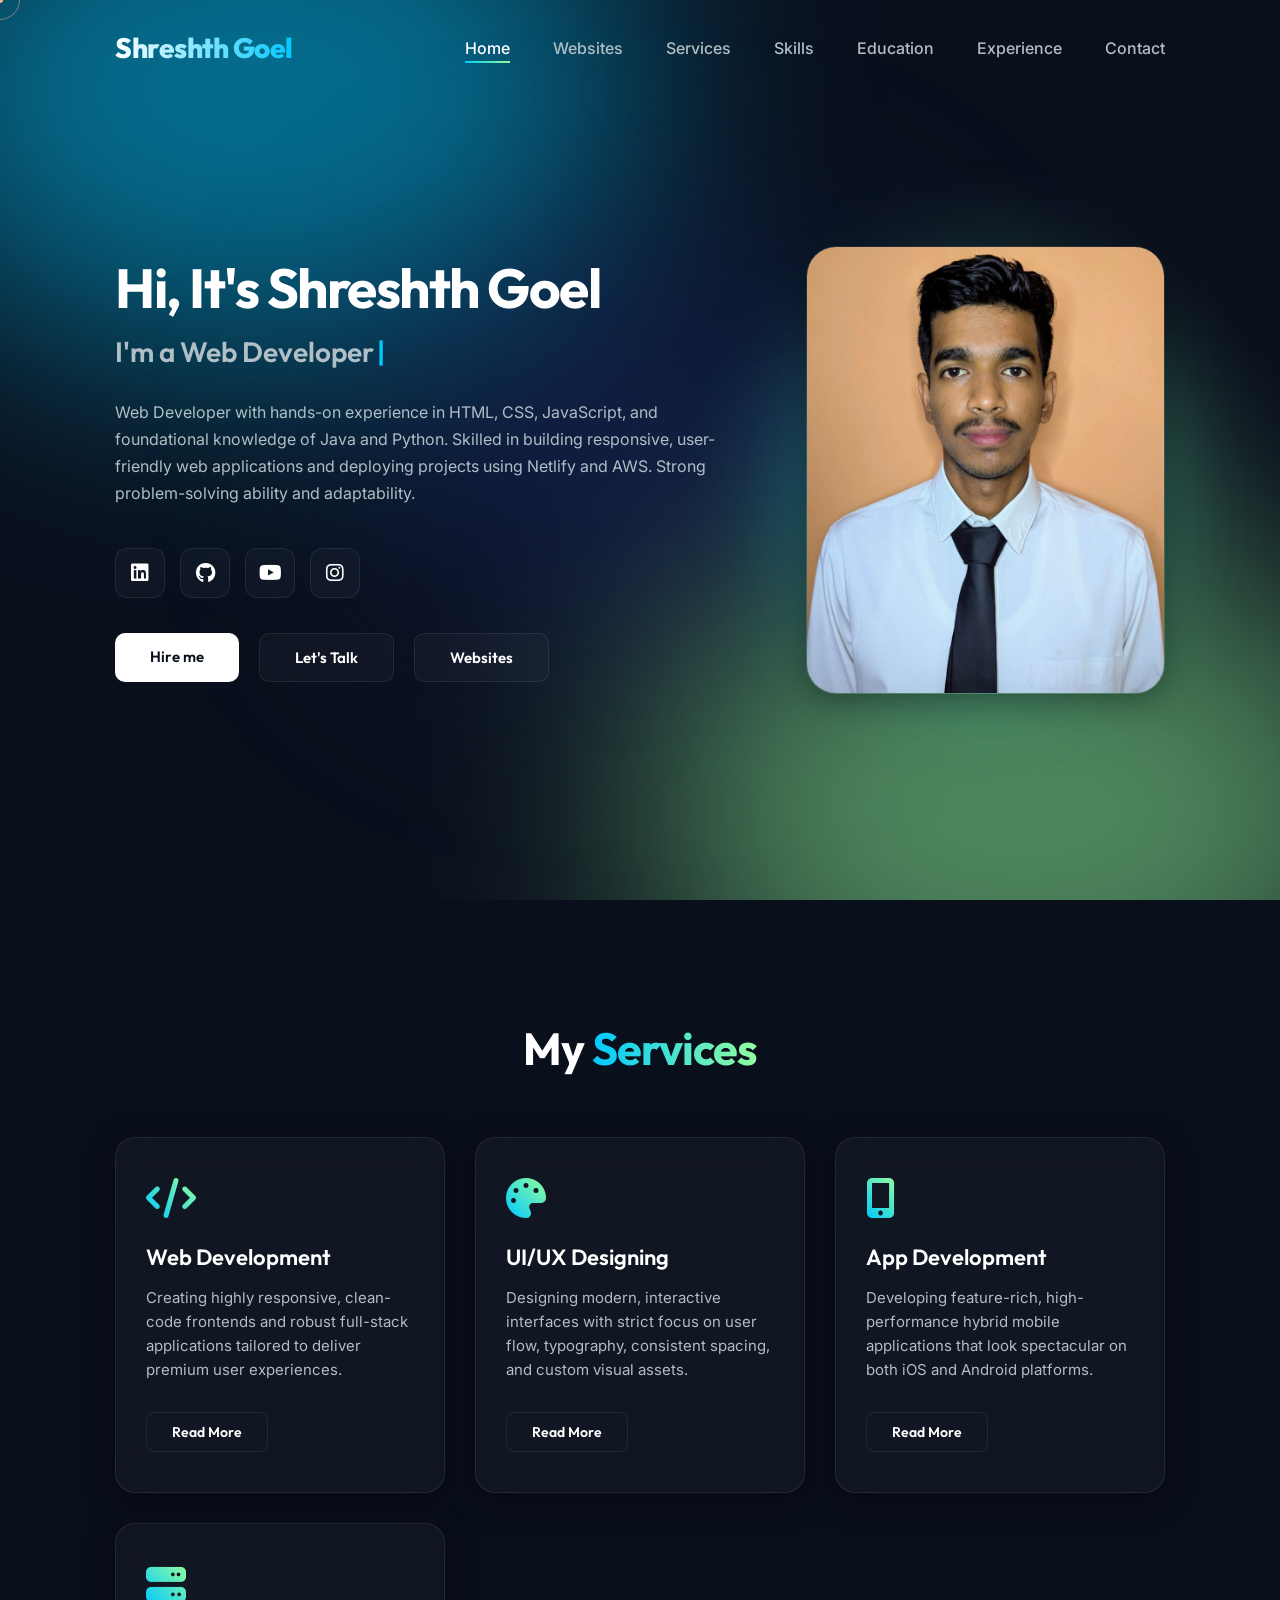
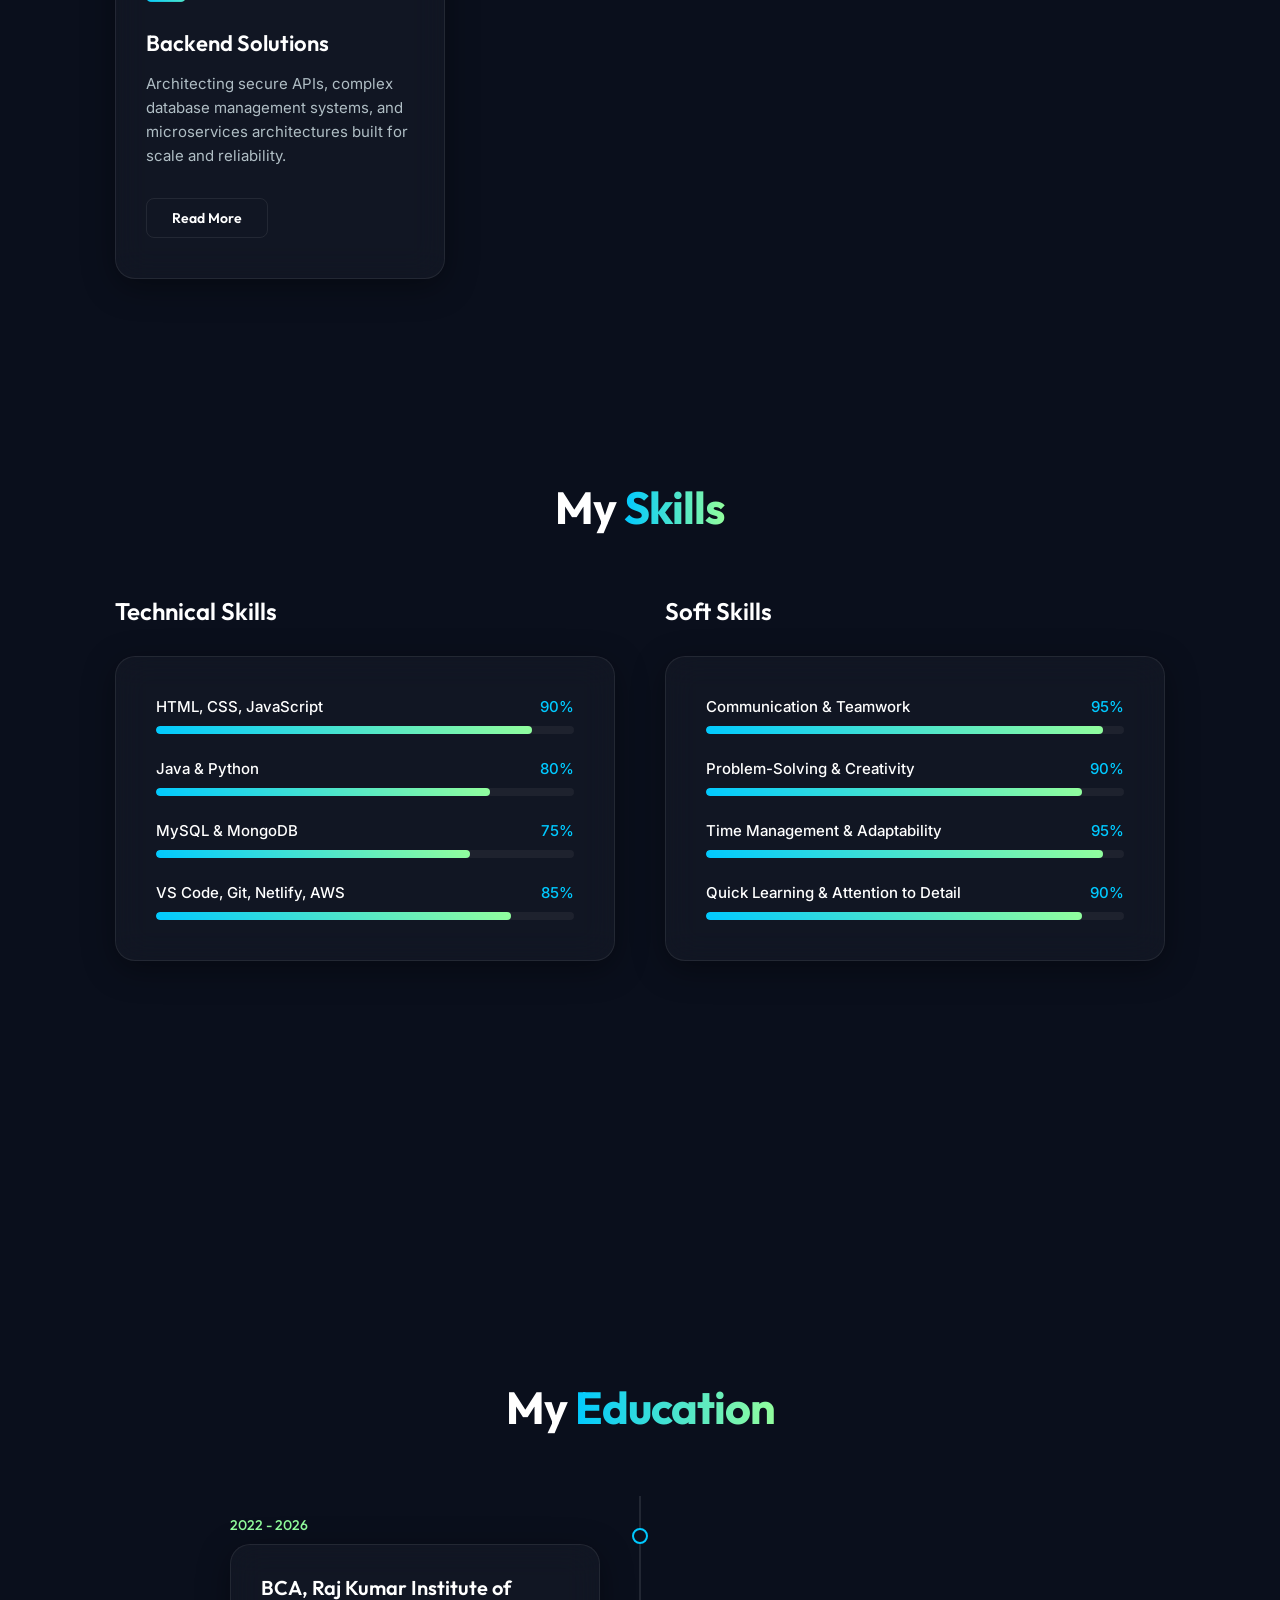
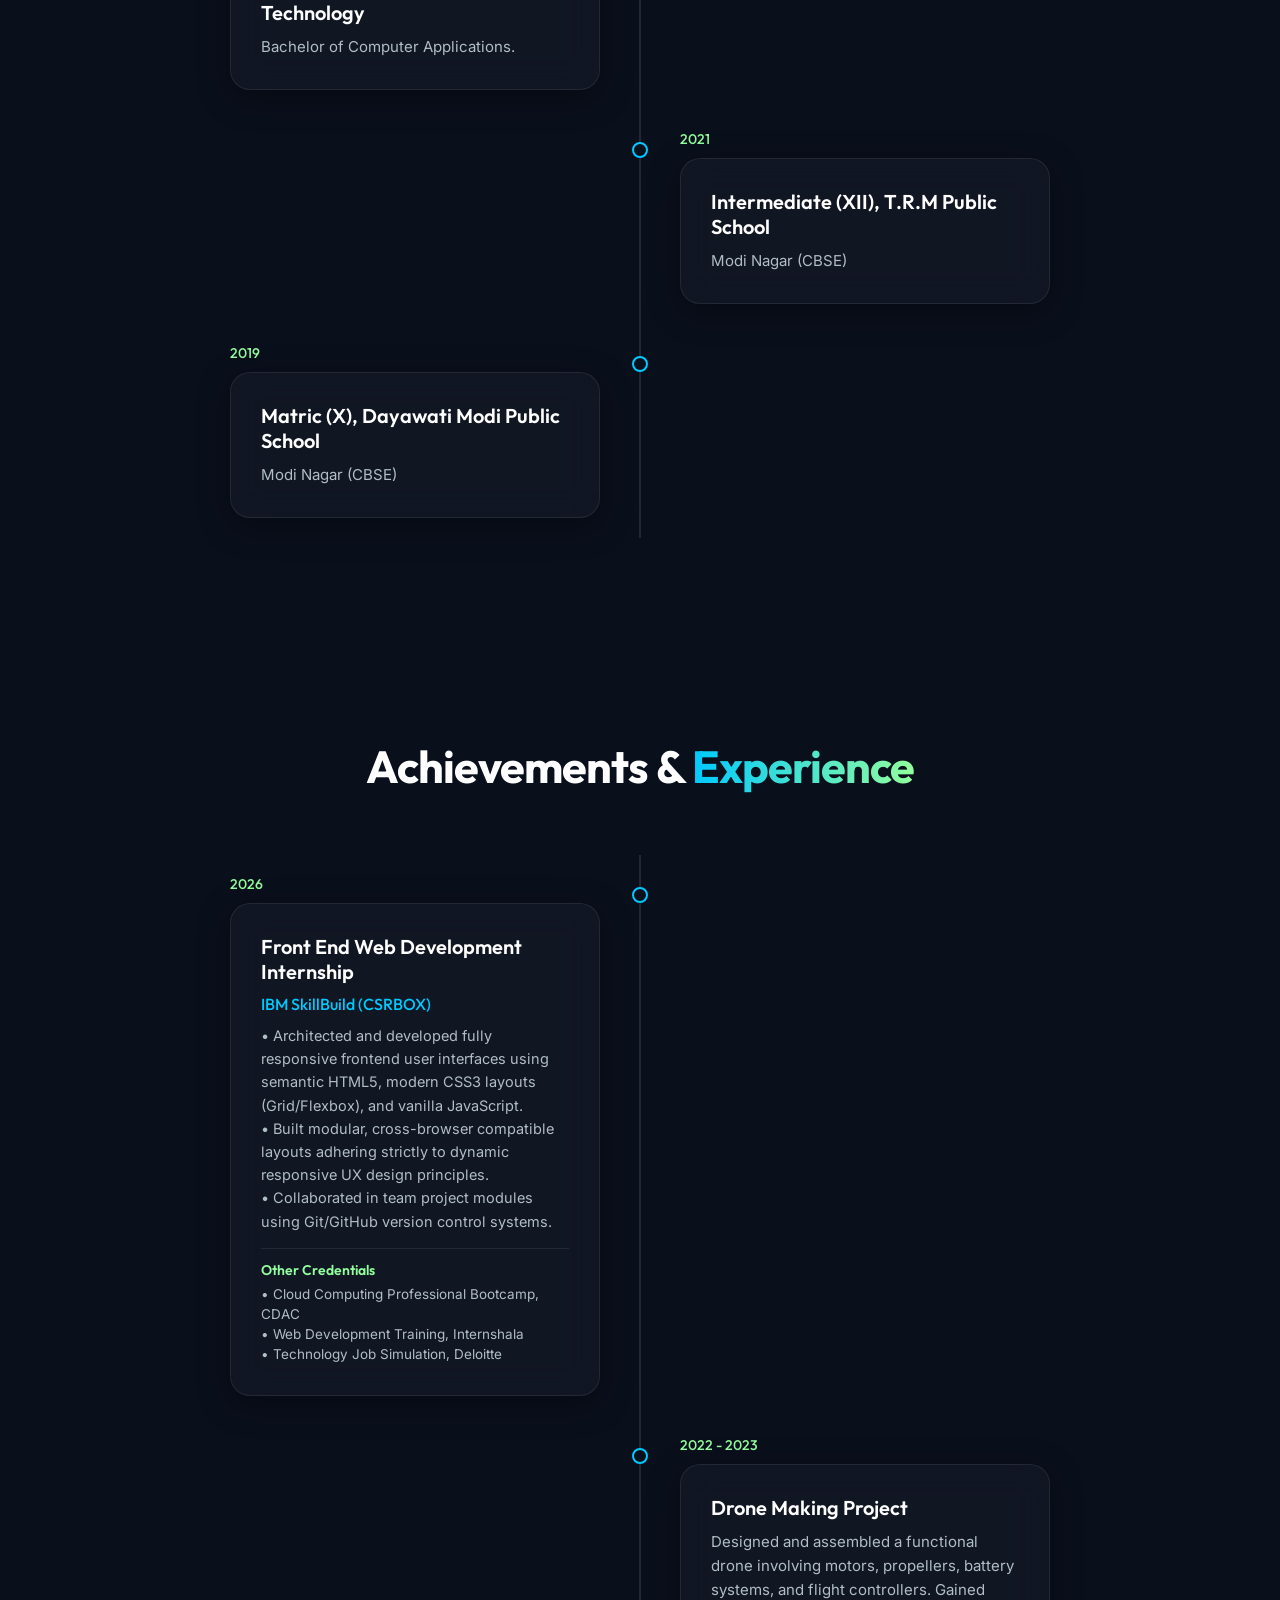
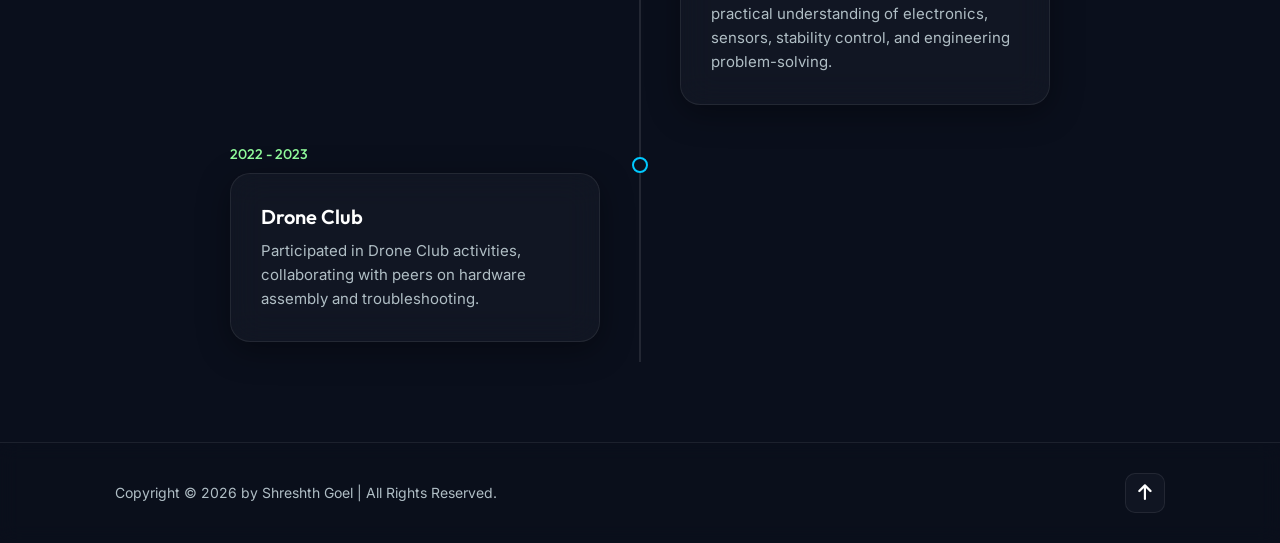
==== commit 0c7cc722: "update" ====
--- a/index.html
+++ b/index.html
@@ -186,7 +186,7 @@
         <div class="timeline">
             <div class="timeline-item">
                 <div class="timeline-dot"></div>
-                <div class="timeline-date">2022 - 2025</div>
+                <div class="timeline-date">2022 - 2026</div>
                 <div class="timeline-content">
                     <h3>BCA, Raj Kumar Institute of Technology</h3>
                     <p>Bachelor of Computer Applications.</p>
@@ -217,15 +217,23 @@
         <div class="timeline">
             <div class="timeline-item">
                 <div class="timeline-dot"></div>
-                <div class="timeline-date">2025</div>
-                <div class="timeline-content">
-                    <h3>Certifications & Training</h3>
-                    <p>
-                        • Web Development Training, Internshala<br>
-                        • Front End Web Development, IBM SkillBuild (CSRBOX)<br>
-                        • Cloud Computing Professional Bootcamp, CDAC<br>
-                        • Cyber Job Simulation, Deloitte
+                <div class="timeline-date">2026</div>
+                <div class="timeline-content">
+                    <h3>Front End Web Development Internship</h3>
+                    <h4 style="color: var(--main-color); font-size: 1.6rem; margin-top: 0.5rem; font-weight: 500;">IBM SkillBuild (CSRBOX)</h4>
+                    <p style="margin-top: 1rem; line-height: 1.6; font-size: 1.45rem;">
+                        • Architected and developed fully responsive frontend user interfaces using semantic HTML5, modern CSS3 layouts (Grid/Flexbox), and vanilla JavaScript.<br>
+                        • Built modular, cross-browser compatible layouts adhering strictly to dynamic responsive UX design principles.<br>
+                        • Collaborated in team project modules using Git/GitHub version control systems.
                     </p>
+                    <div style="margin-top: 1.5rem; border-top: 1px solid rgba(255,255,255,0.08); padding-top: 1.2rem;">
+                        <h4 style="color: var(--secondary-color); font-size: 1.4rem; font-weight: 600; margin-bottom: 0.5rem;">Other Credentials</h4>
+                        <p style="font-size: 1.35rem; line-height: 1.5; color: var(--text-muted);">
+                            • Cloud Computing Professional Bootcamp, CDAC<br>
+                            • Web Development Training, Internshala<br>
+                            • Technology Job Simulation, Deloitte
+                        </p>
+                    </div>
                 </div>
             </div>
             <div class="timeline-item">
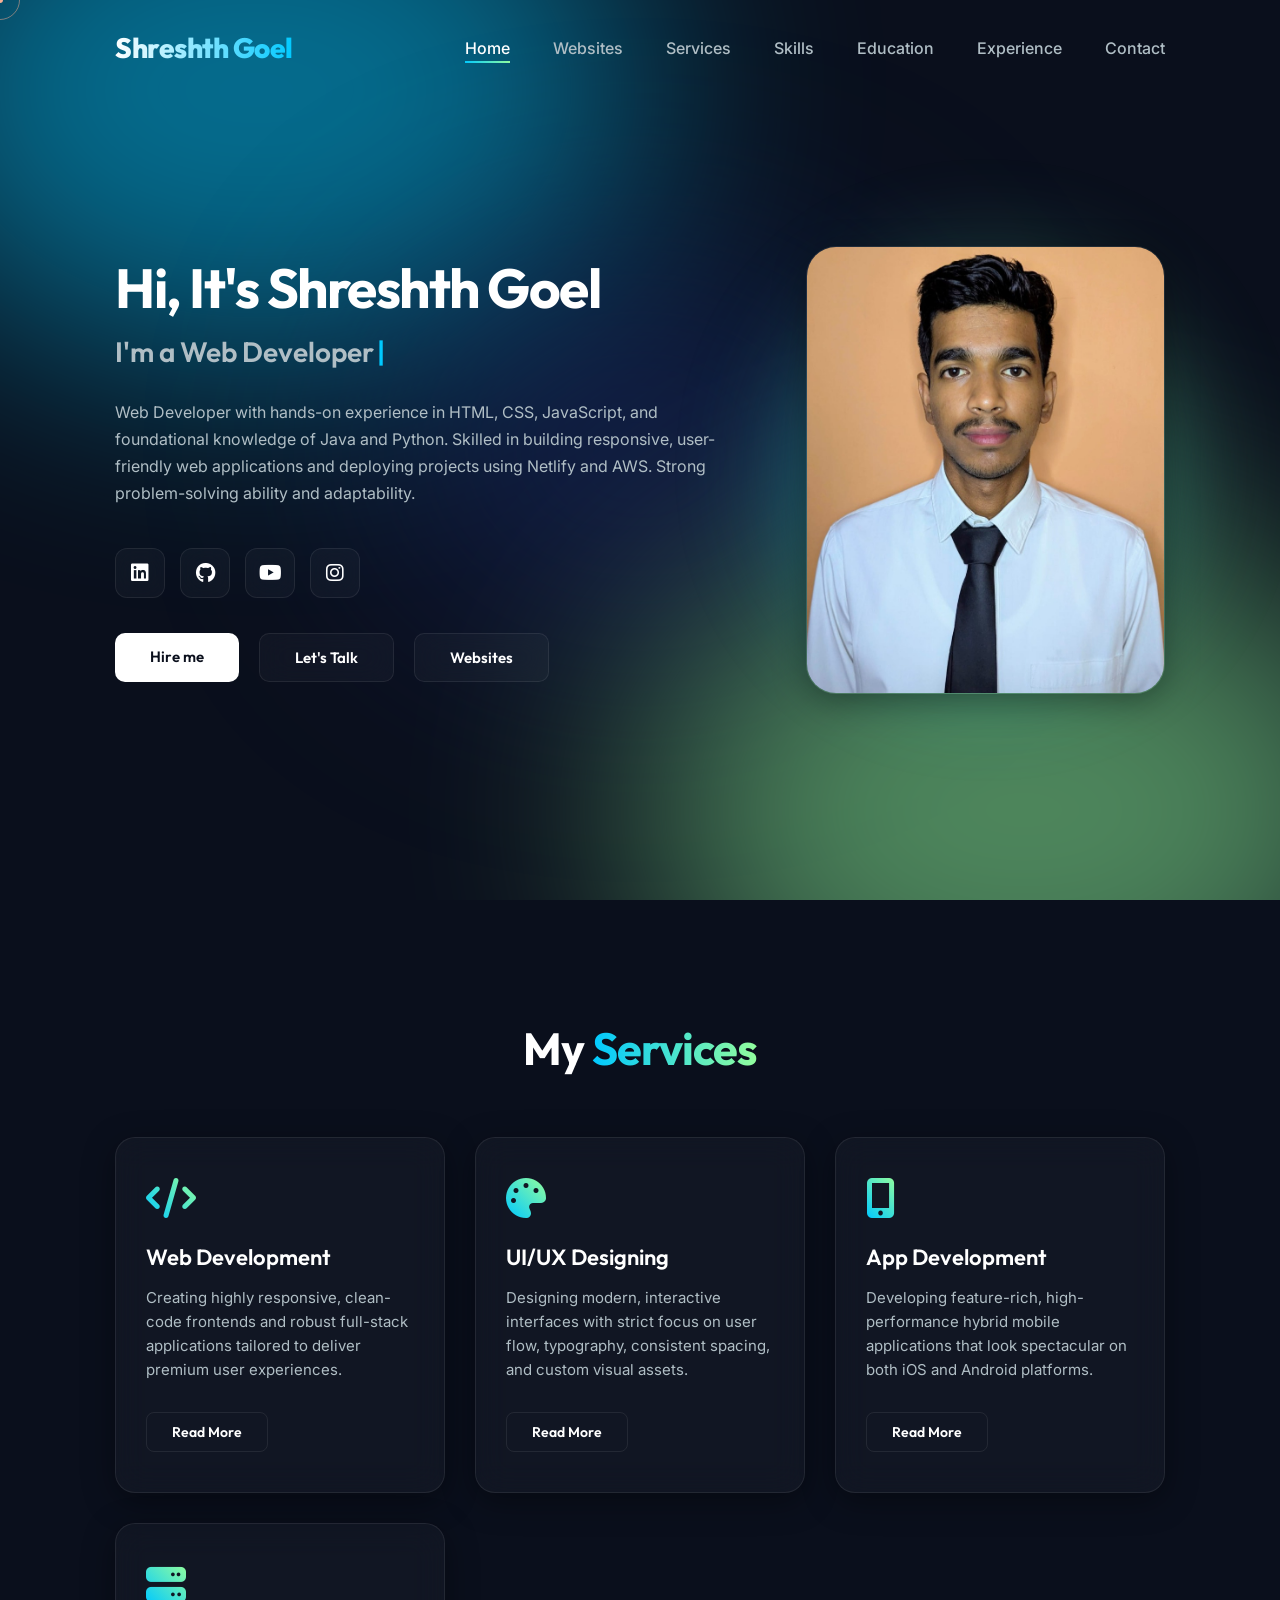
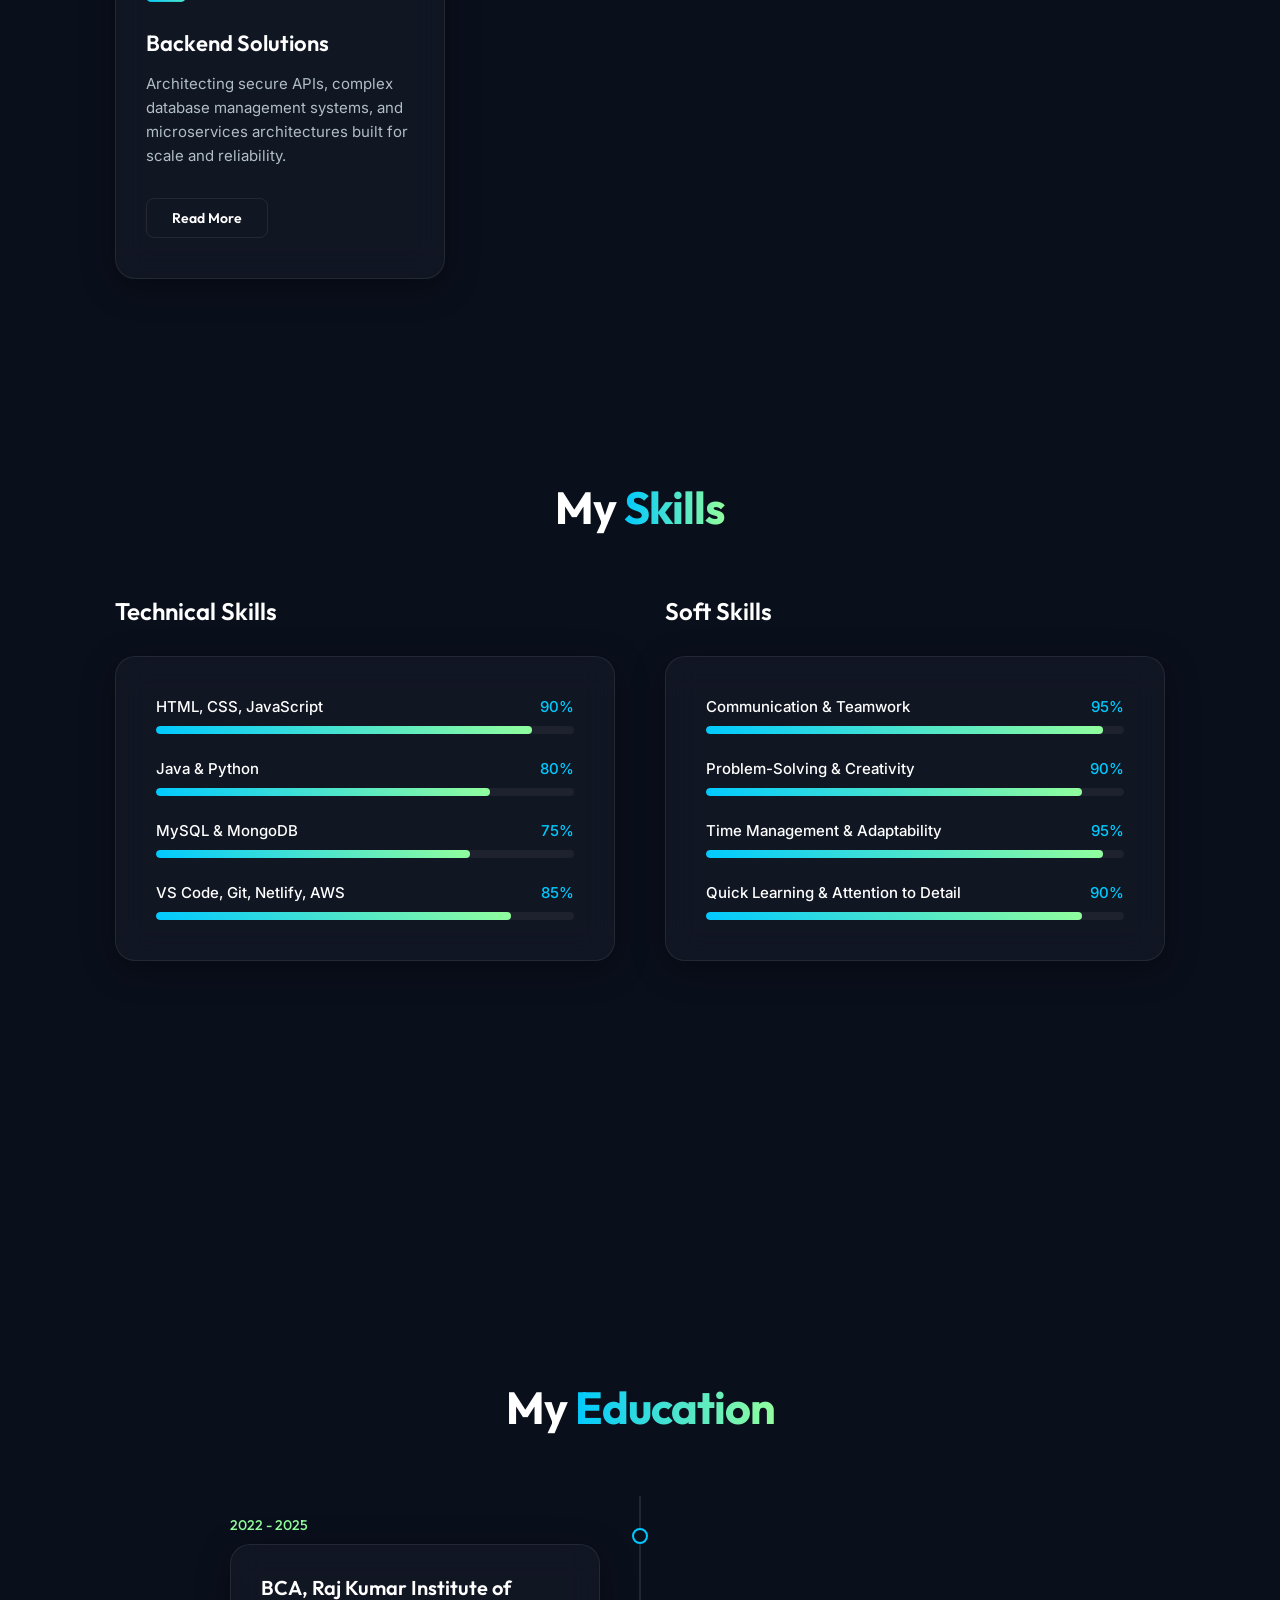
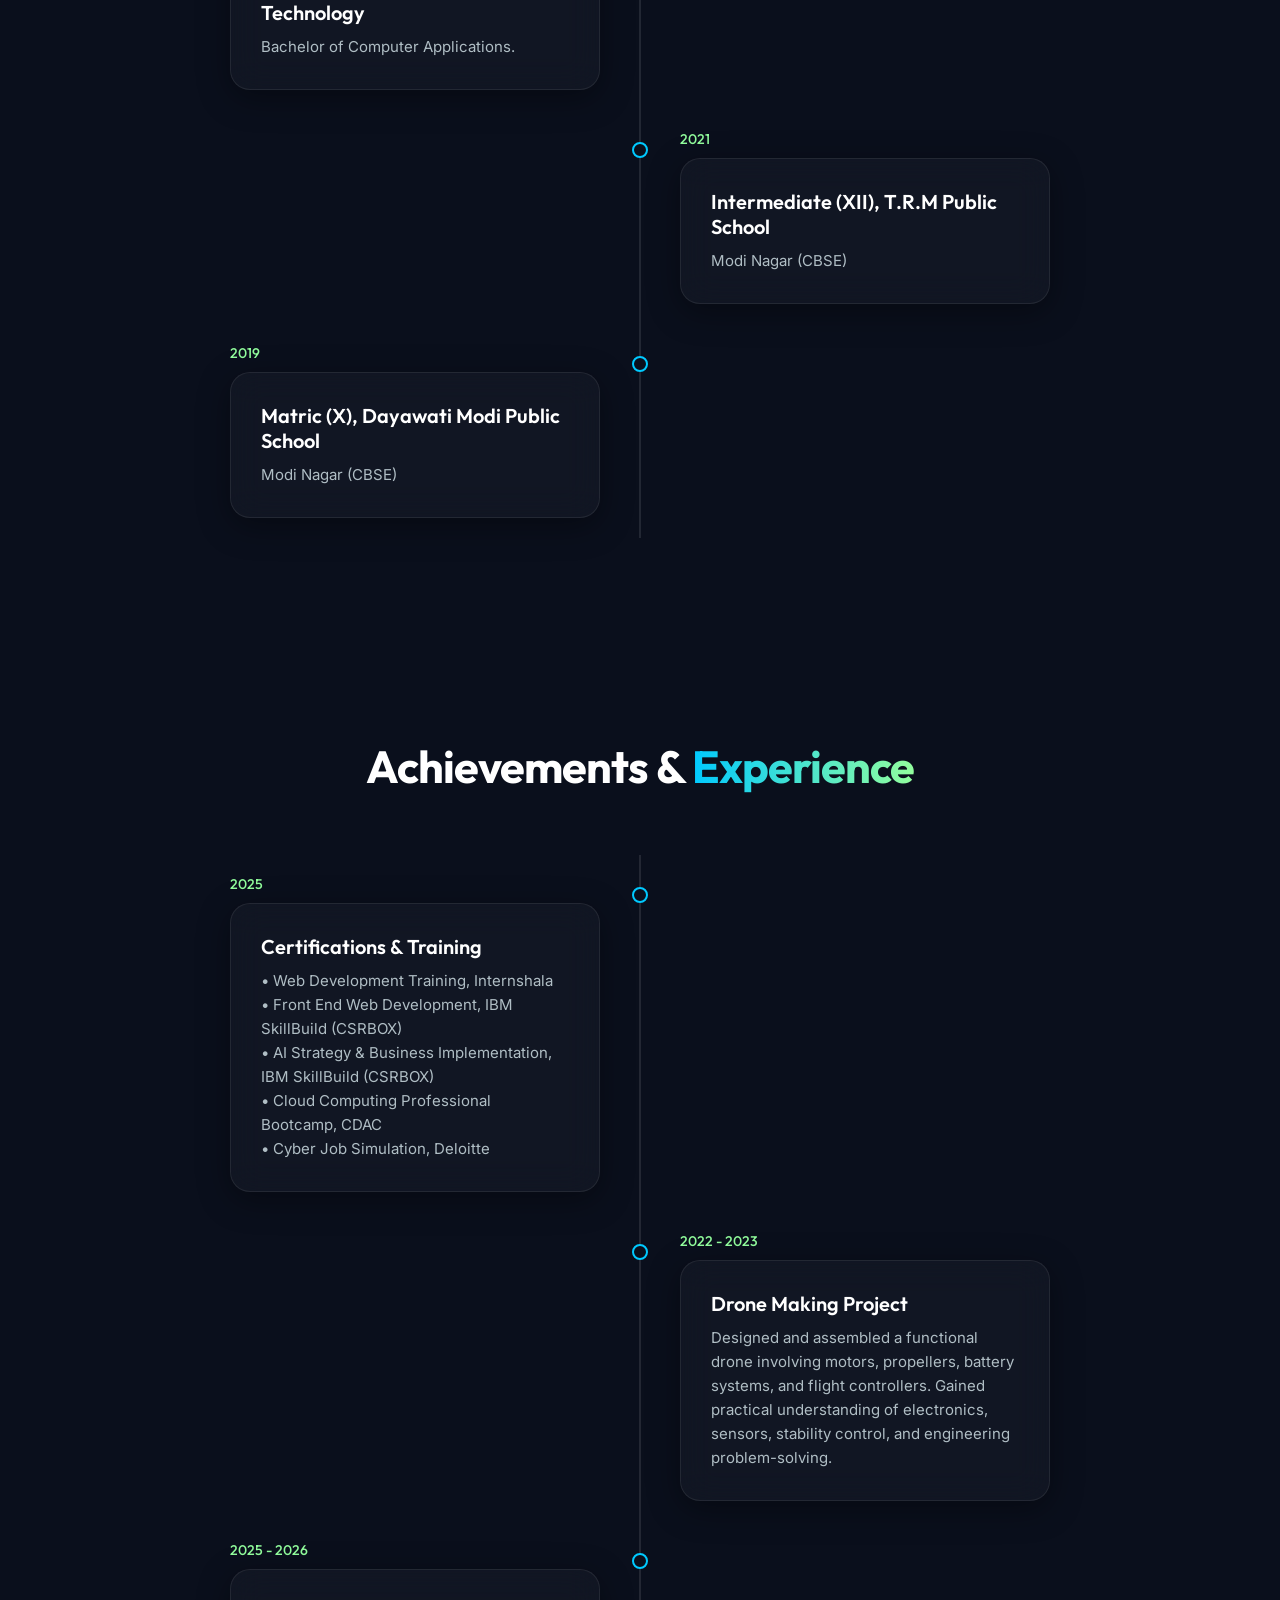
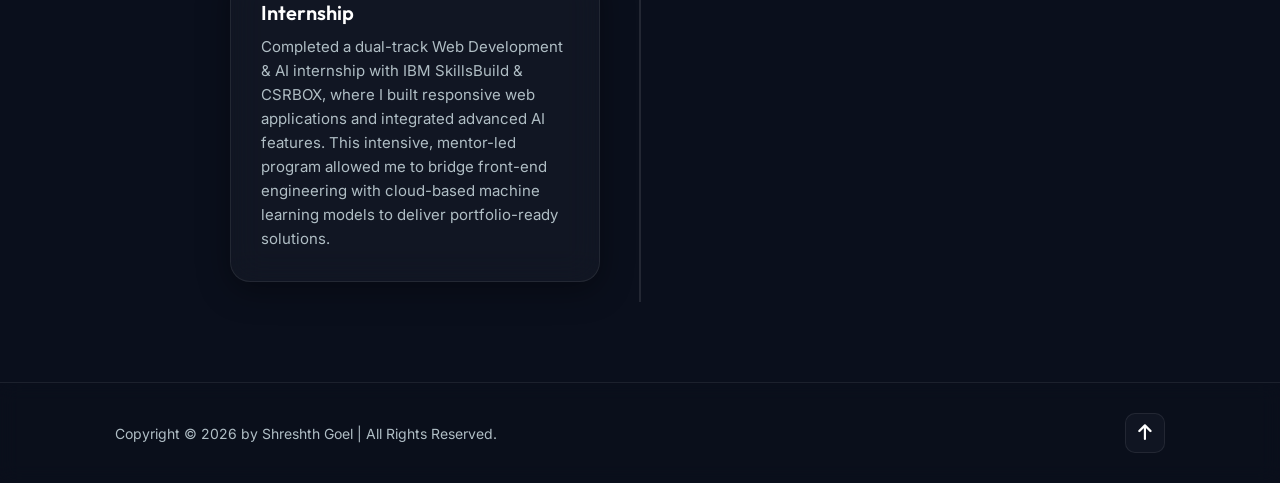
==== commit 9662f1c4: "update" ====
--- a/index.html
+++ b/index.html
@@ -186,7 +186,7 @@
         <div class="timeline">
             <div class="timeline-item">
                 <div class="timeline-dot"></div>
-                <div class="timeline-date">2022 - 2026</div>
+                <div class="timeline-date">2022 - 2025</div>
                 <div class="timeline-content">
                     <h3>BCA, Raj Kumar Institute of Technology</h3>
                     <p>Bachelor of Computer Applications.</p>
@@ -217,23 +217,16 @@
         <div class="timeline">
             <div class="timeline-item">
                 <div class="timeline-dot"></div>
-                <div class="timeline-date">2026</div>
-                <div class="timeline-content">
-                    <h3>Front End Web Development Internship</h3>
-                    <h4 style="color: var(--main-color); font-size: 1.6rem; margin-top: 0.5rem; font-weight: 500;">IBM SkillBuild (CSRBOX)</h4>
-                    <p style="margin-top: 1rem; line-height: 1.6; font-size: 1.45rem;">
-                        • Architected and developed fully responsive frontend user interfaces using semantic HTML5, modern CSS3 layouts (Grid/Flexbox), and vanilla JavaScript.<br>
-                        • Built modular, cross-browser compatible layouts adhering strictly to dynamic responsive UX design principles.<br>
-                        • Collaborated in team project modules using Git/GitHub version control systems.
+                <div class="timeline-date">2025</div>
+                <div class="timeline-content">
+                    <h3>Certifications & Training</h3>
+                    <p>
+                        • Web Development Training, Internshala<br>
+                        • Front End Web Development, IBM SkillBuild (CSRBOX)<br>
+                        • AI Strategy & Business Implementation, IBM SkillBuild (CSRBOX)<br>
+                        • Cloud Computing Professional Bootcamp, CDAC<br>
+                        • Cyber Job Simulation, Deloitte
                     </p>
-                    <div style="margin-top: 1.5rem; border-top: 1px solid rgba(255,255,255,0.08); padding-top: 1.2rem;">
-                        <h4 style="color: var(--secondary-color); font-size: 1.4rem; font-weight: 600; margin-bottom: 0.5rem;">Other Credentials</h4>
-                        <p style="font-size: 1.35rem; line-height: 1.5; color: var(--text-muted);">
-                            • Cloud Computing Professional Bootcamp, CDAC<br>
-                            • Web Development Training, Internshala<br>
-                            • Technology Job Simulation, Deloitte
-                        </p>
-                    </div>
                 </div>
             </div>
             <div class="timeline-item">
@@ -246,10 +239,10 @@
             </div>
             <div class="timeline-item">
                 <div class="timeline-dot"></div>
-                <div class="timeline-date">2022 - 2023</div>
-                <div class="timeline-content">
-                    <h3>Drone Club</h3>
-                    <p>Participated in Drone Club activities, collaborating with peers on hardware assembly and troubleshooting.</p>
+                <div class="timeline-date">2025 - 2026</div>
+                <div class="timeline-content">
+                    <h3>Internship</h3>
+                    <p>Completed a dual-track Web Development & AI internship with IBM SkillsBuild & CSRBOX, where I built responsive web applications and integrated advanced AI features. This intensive, mentor-led program allowed me to bridge front-end engineering with cloud-based machine learning models to deliver portfolio-ready solutions.</p>
                 </div>
             </div>
         </div>
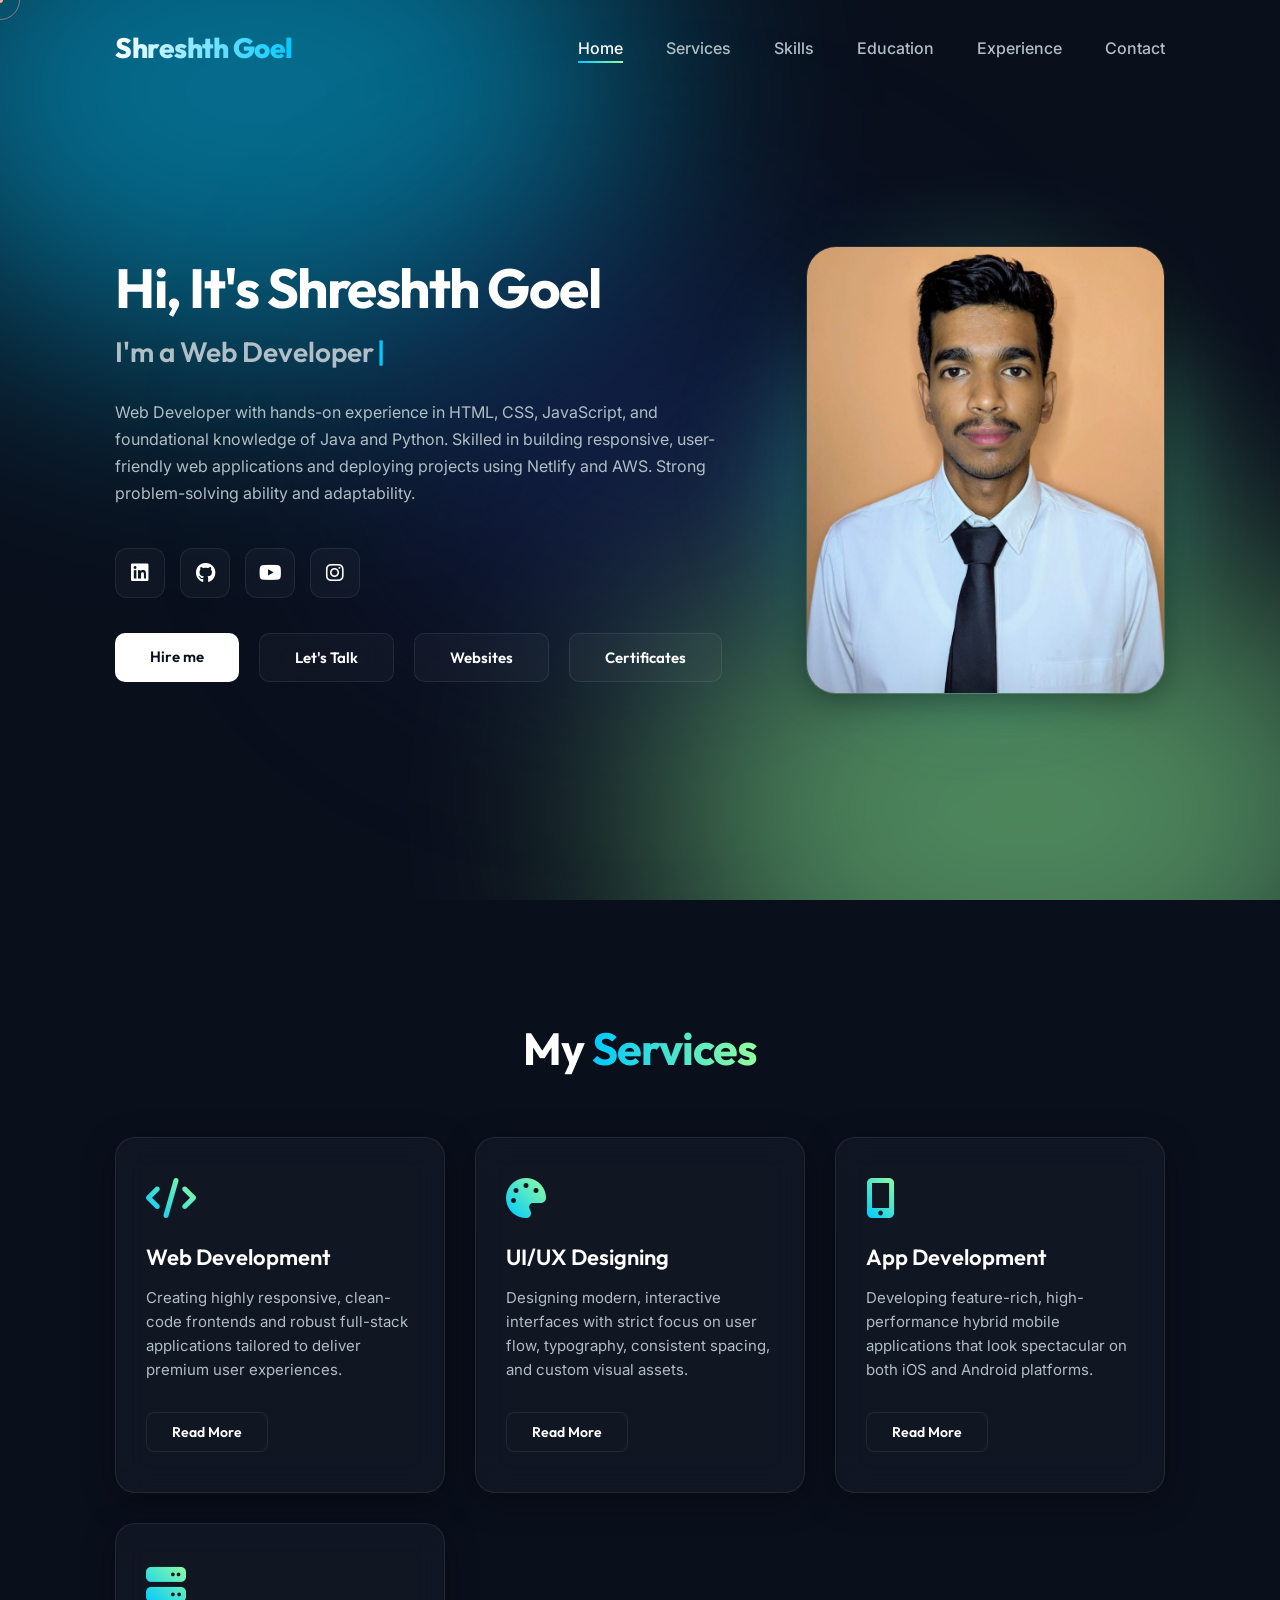
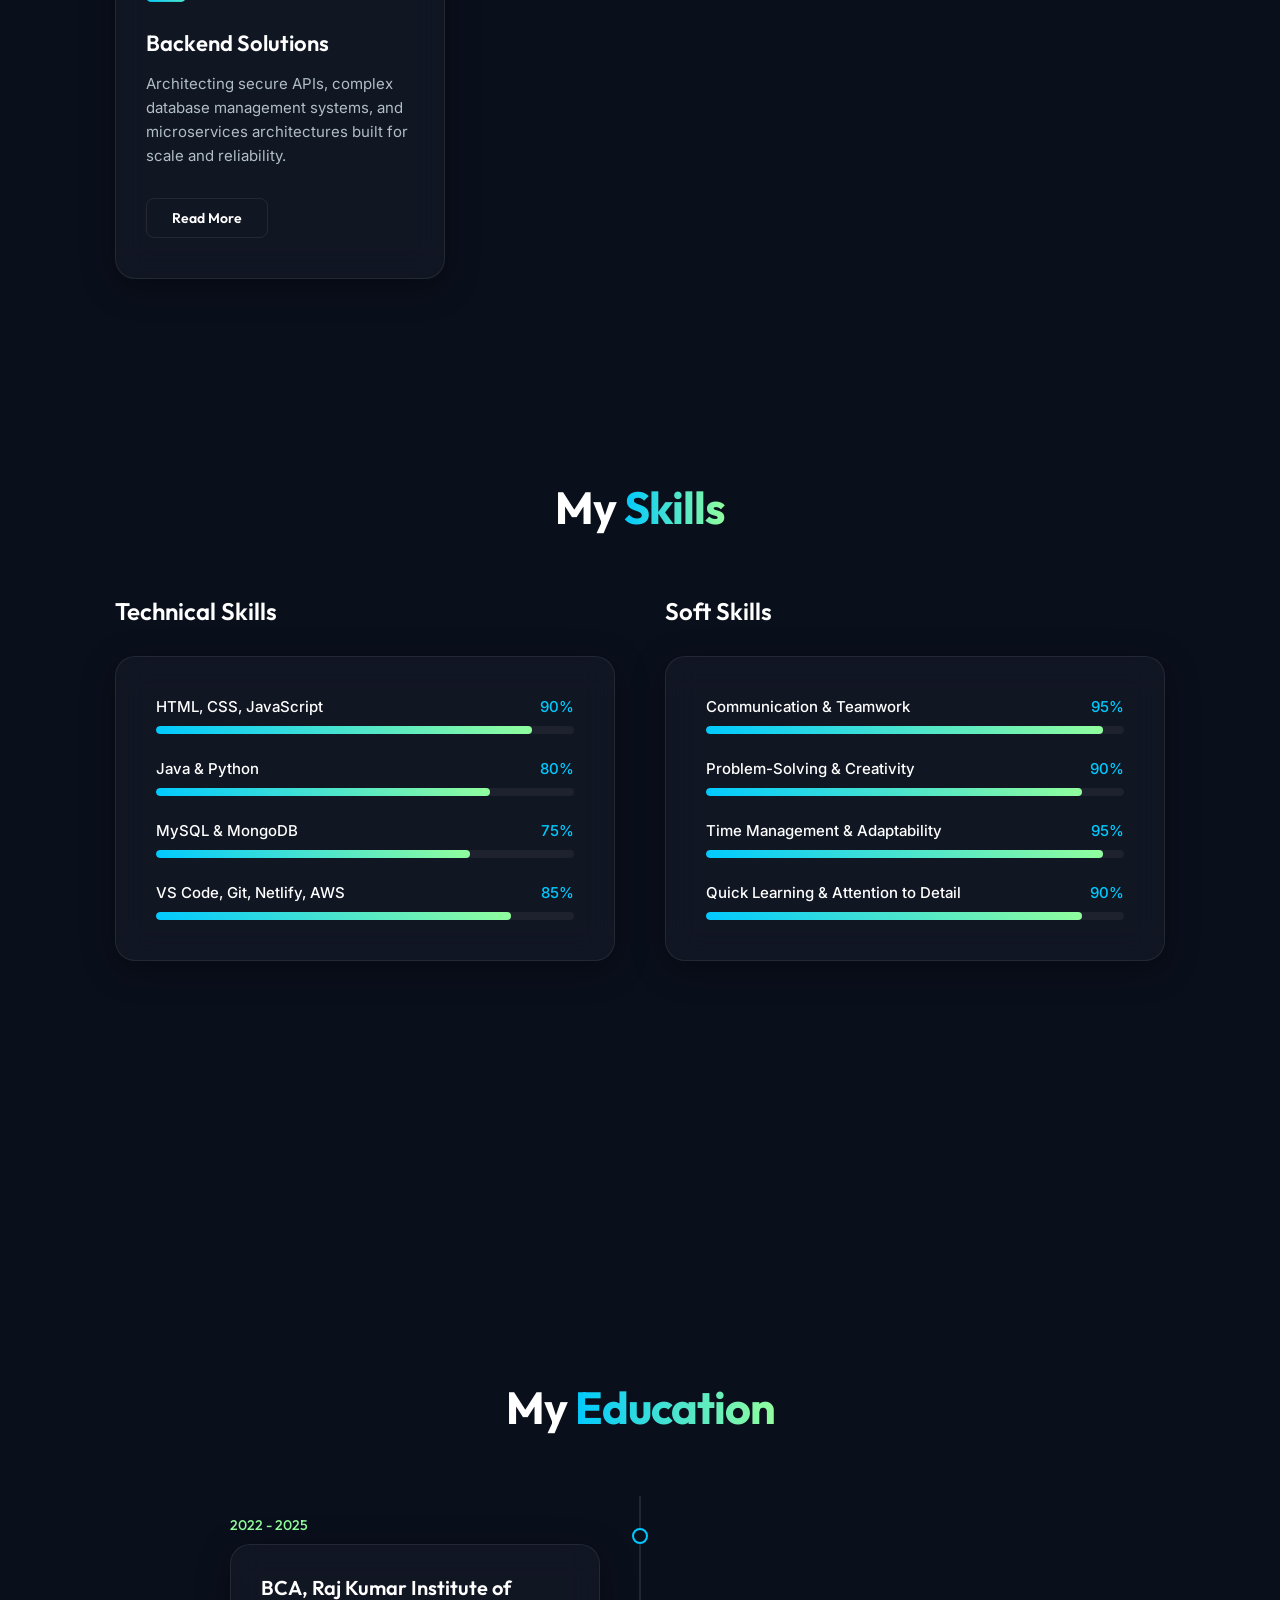
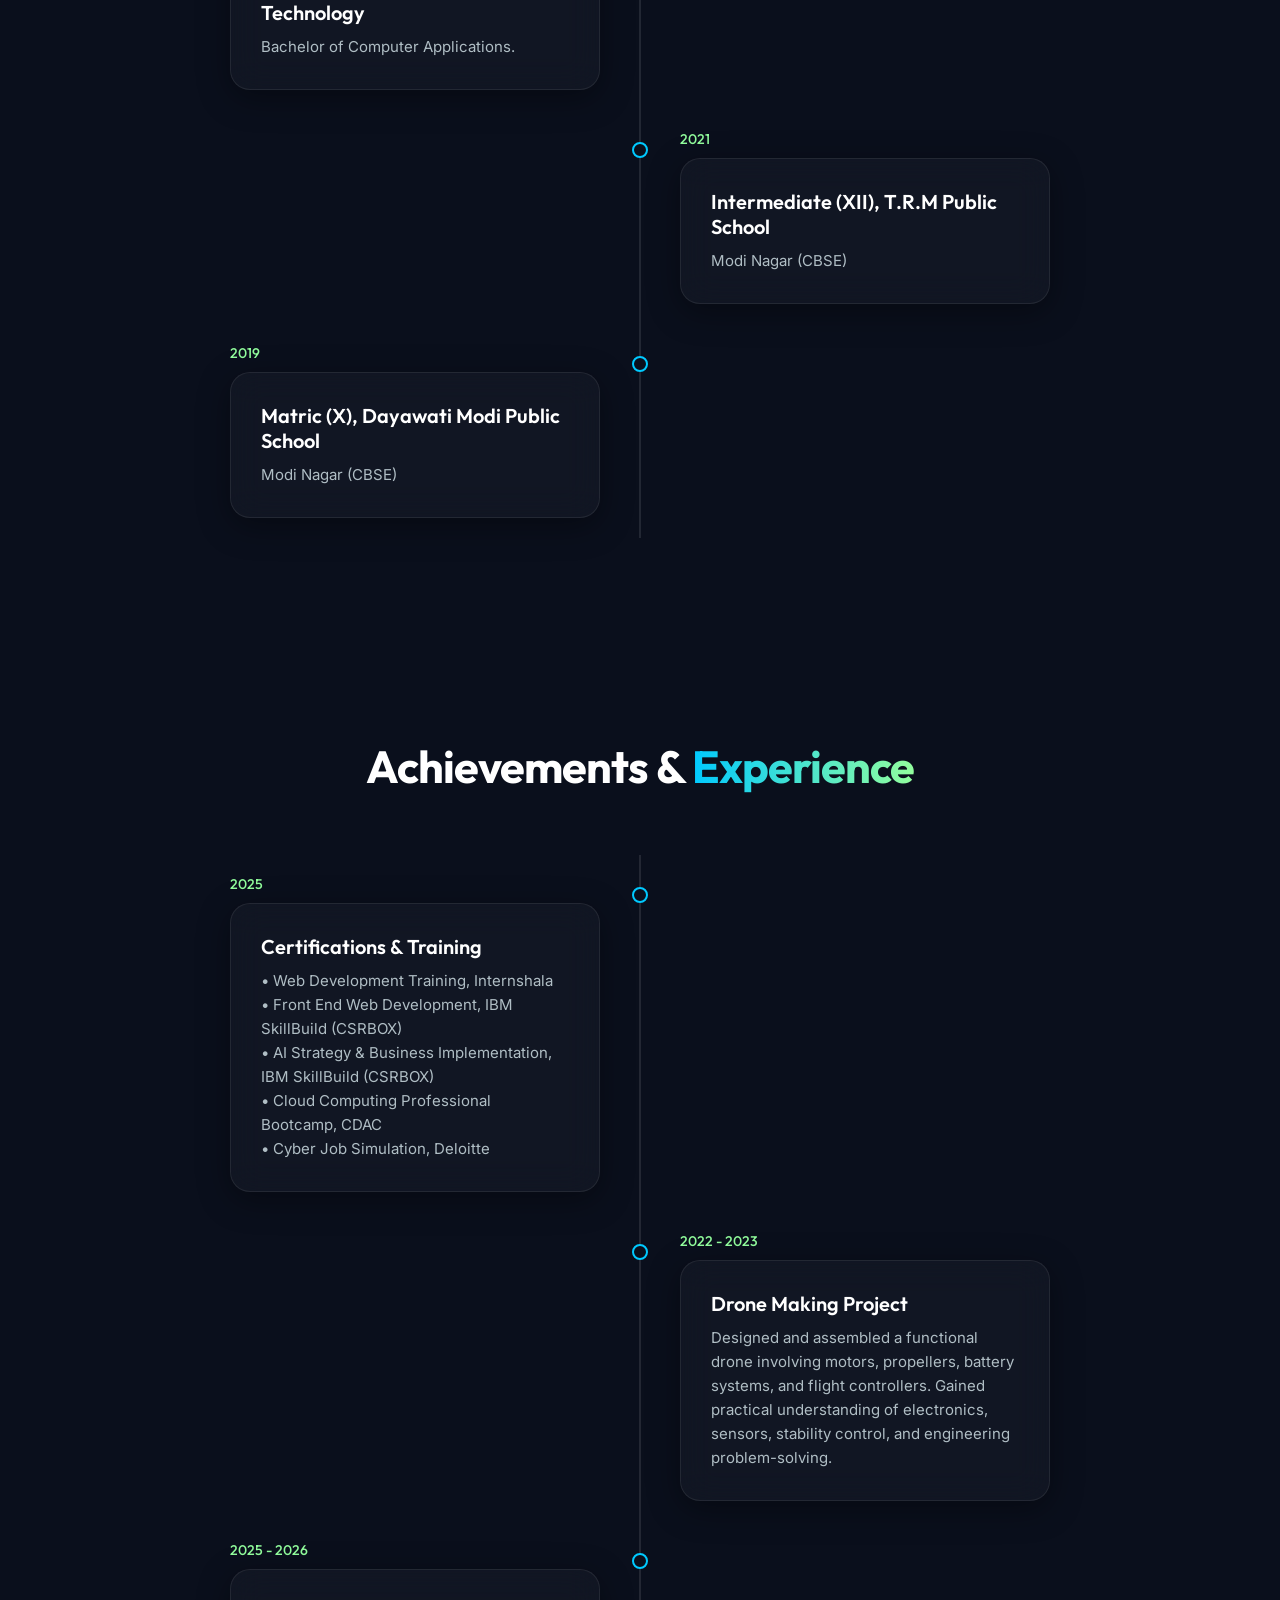
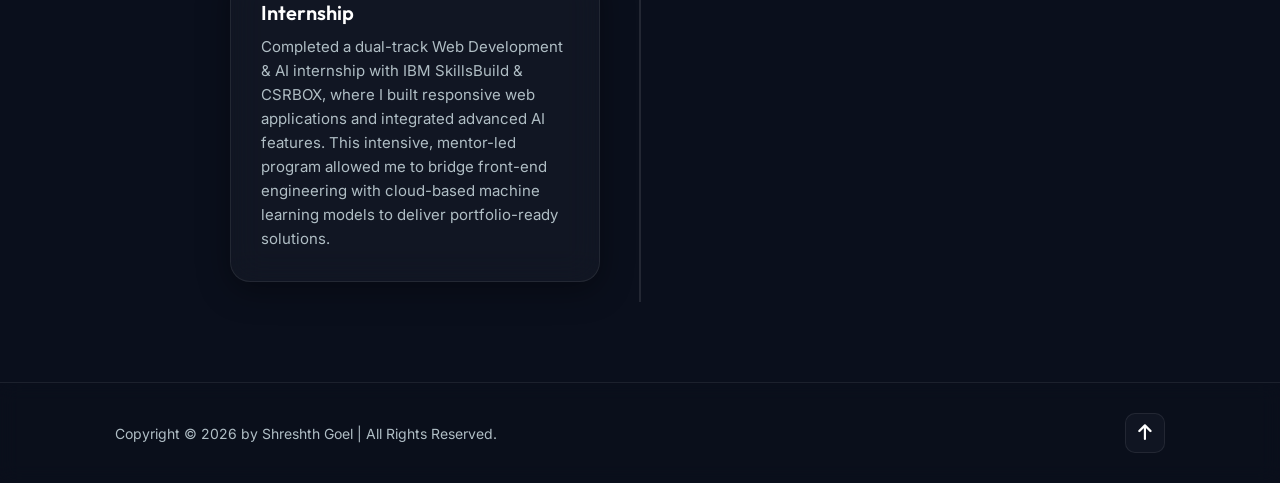
==== commit 88e6526a: "update" ====
--- a/index.html
+++ b/index.html
@@ -27,7 +27,6 @@
         <i class="fa-solid fa-bars" id="menu-icon"></i>
         <nav>
             <a href="#home" class="active">Home</a>
-            <a href="websites.html">Websites</a>
             <a href="#services">Services</a>
             <a href="#skills">Skills</a>
             <a href="#education">Education</a>
@@ -52,10 +51,11 @@
                 <a href="contact.html" class="btn">Hire me</a>
                 <a href="contact.html" class="btn outline-btn">Let's Talk</a>
                 <a href="websites.html" class="btn outline-btn">Websites</a>
+                <a href="certificates.html" class="btn outline-btn">Certificates</a>
             </div>
         </div>
         <div class="home-img">
-            <img src="main.jpg" alt="Shreshth Goel Profile">
+            <img src="photos/main.jpg" alt="Shreshth Goel Profile">
         </div>
     </section>
 
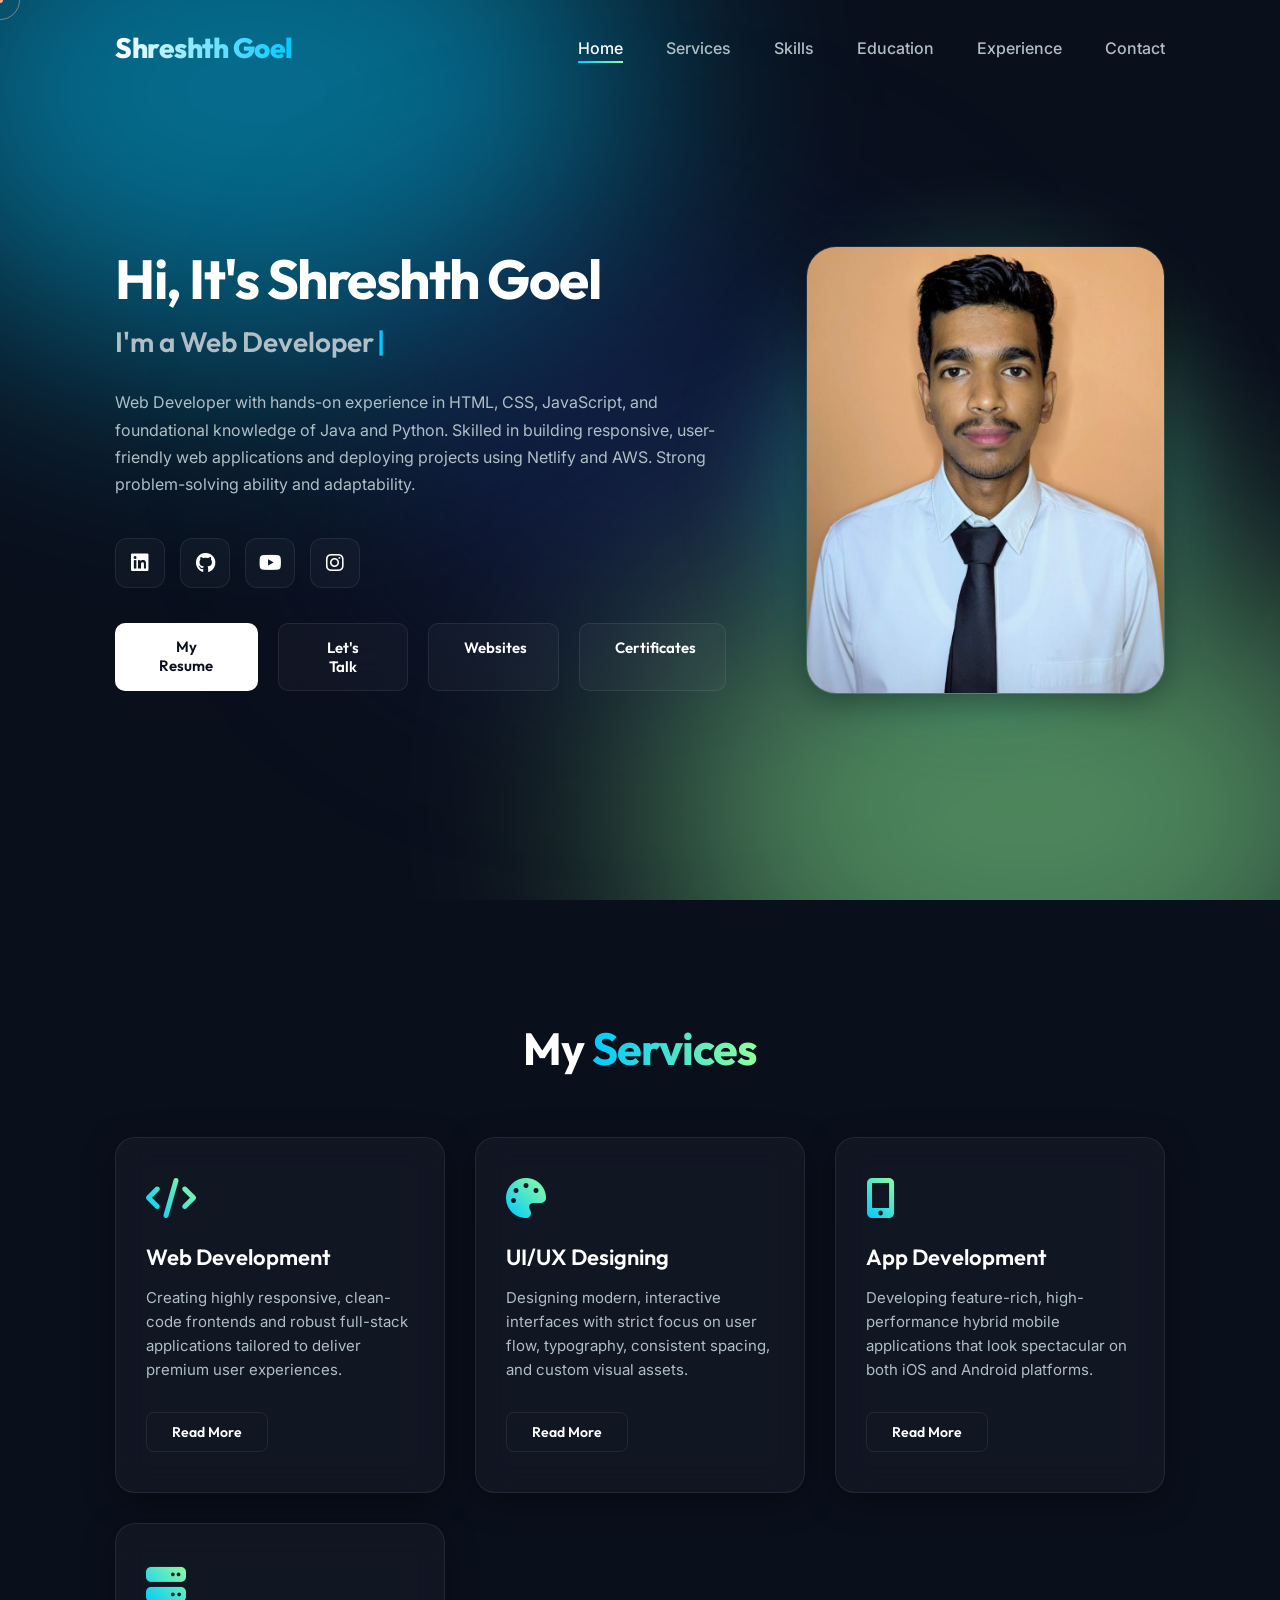
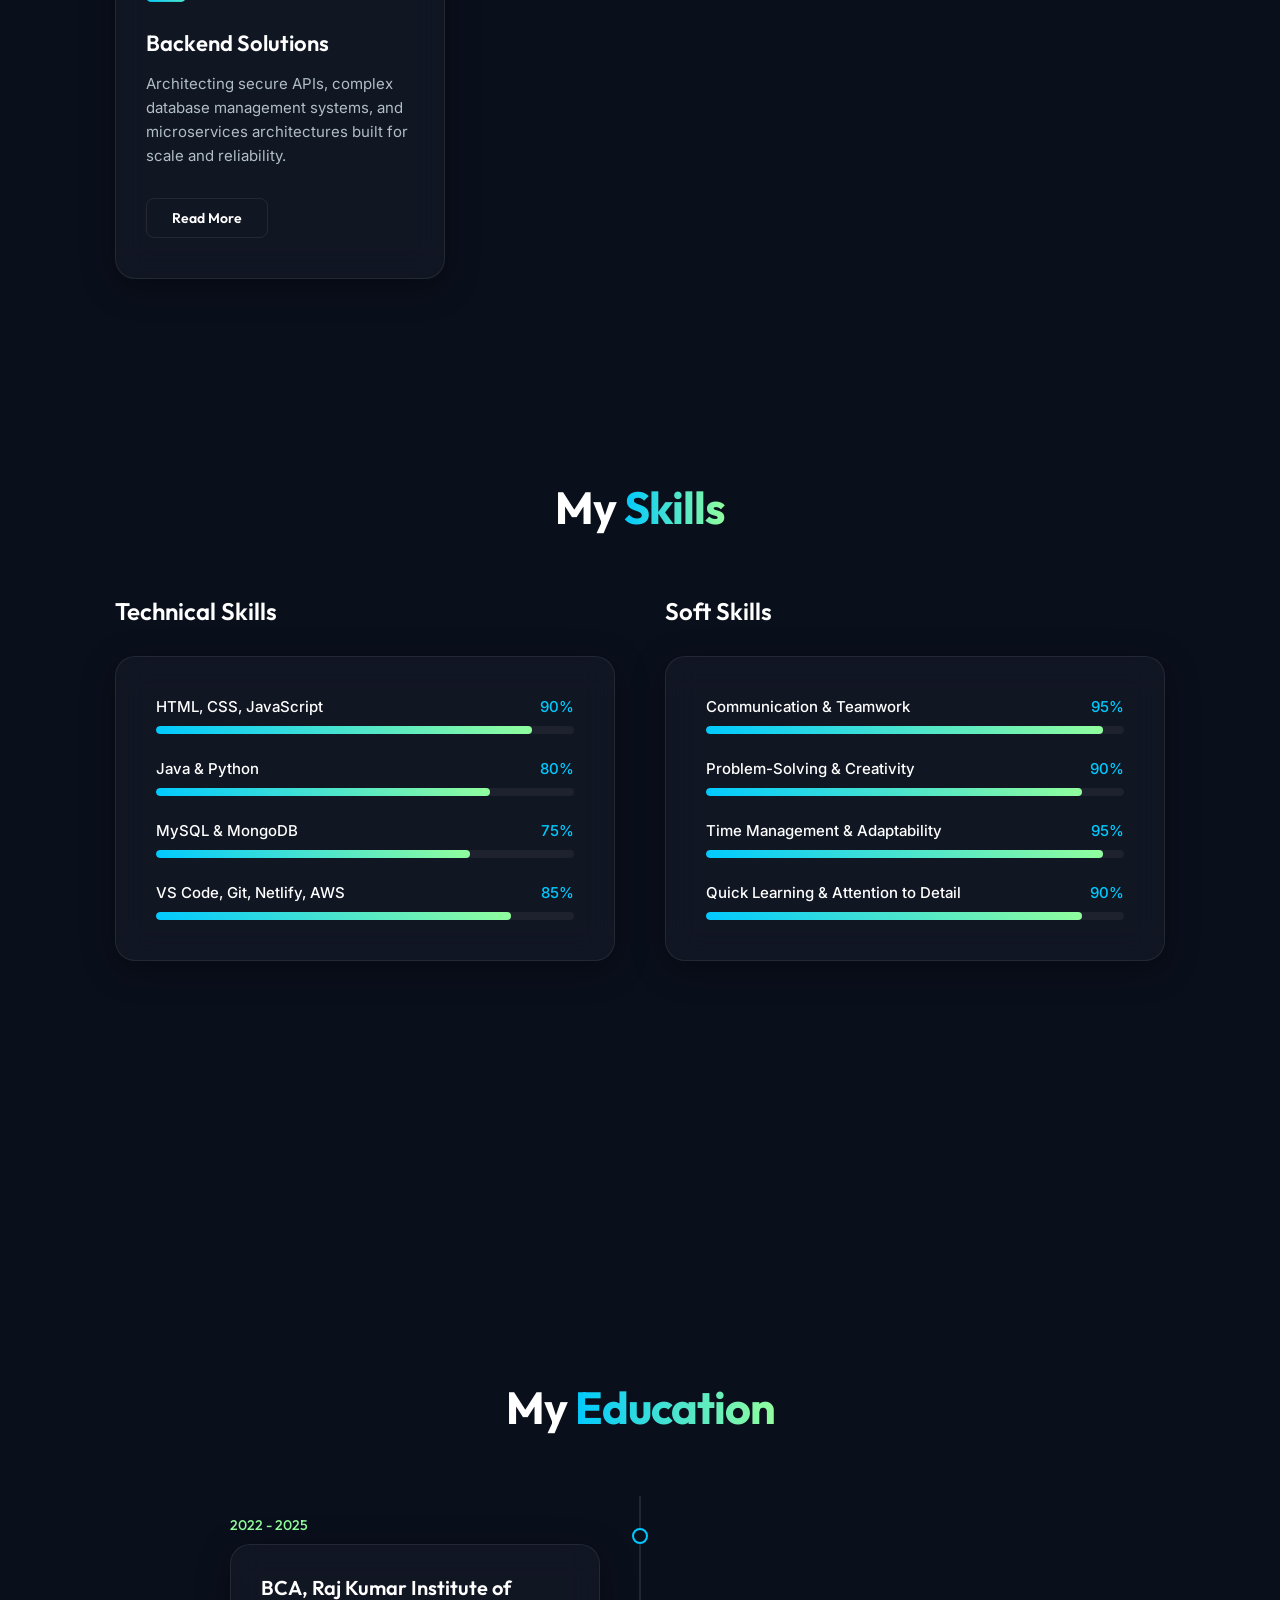
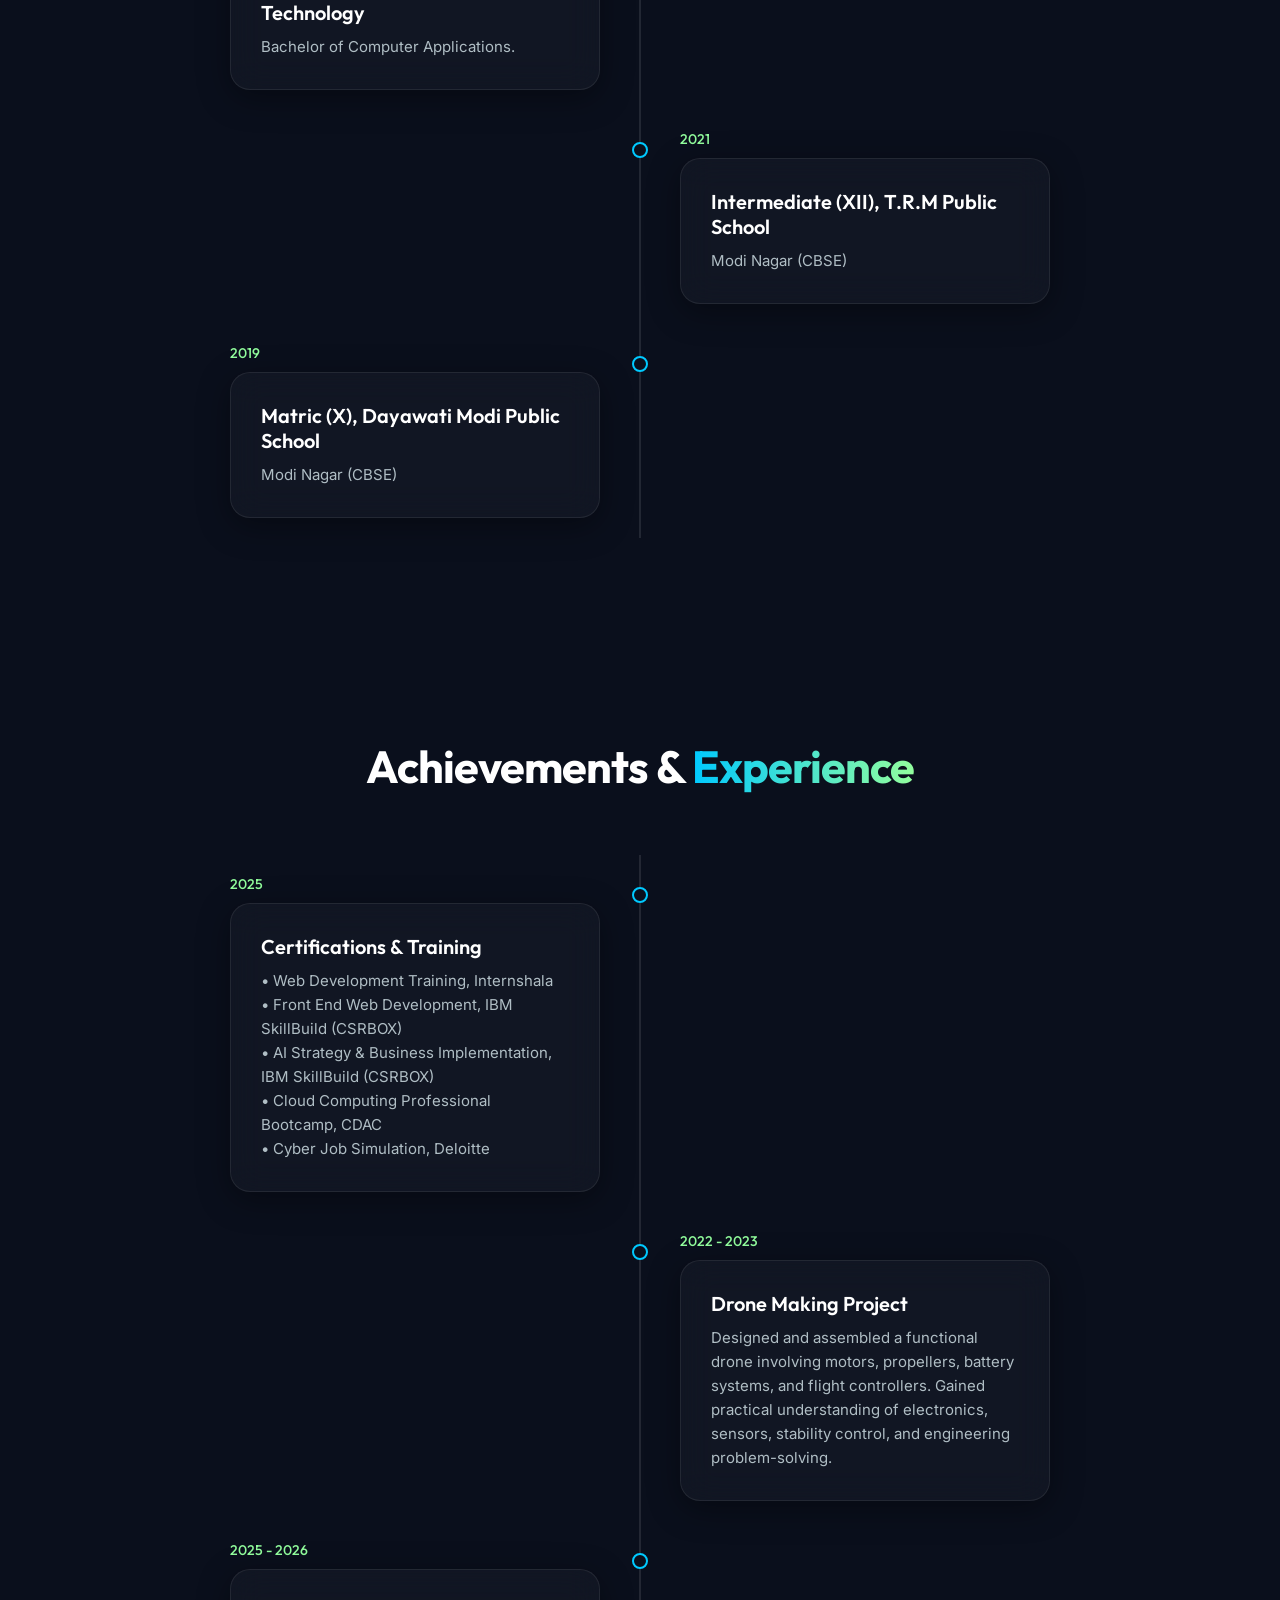
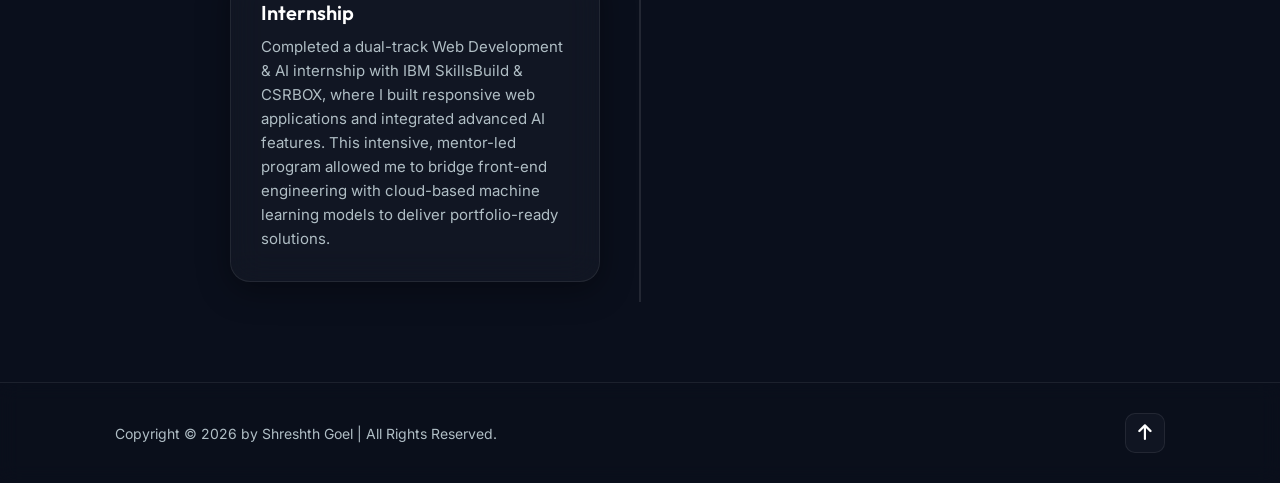
==== commit a6ca10a4: "update" ====
--- a/index.html
+++ b/index.html
@@ -48,7 +48,7 @@
                 <a href="https://www.instagram.com/_exotic._yash?igsh=MXRkMWtsdXI2YnVzNg%3D%3D&utm_source=qr" target="_blank" rel="noopener noreferrer" aria-label="Instagram"><i class="fa-brands fa-instagram"></i></a>
             </div>
             <div class="btn-group">
-                <a href="contact.html" class="btn">Hire me</a>
+                <a href="pdfs/resume.pdf" target="_blank" rel="noopener noreferrer" class="btn">My Resume</a>
                 <a href="contact.html" class="btn outline-btn">Let's Talk</a>
                 <a href="websites.html" class="btn outline-btn">Websites</a>
                 <a href="certificates.html" class="btn outline-btn">Certificates</a>
